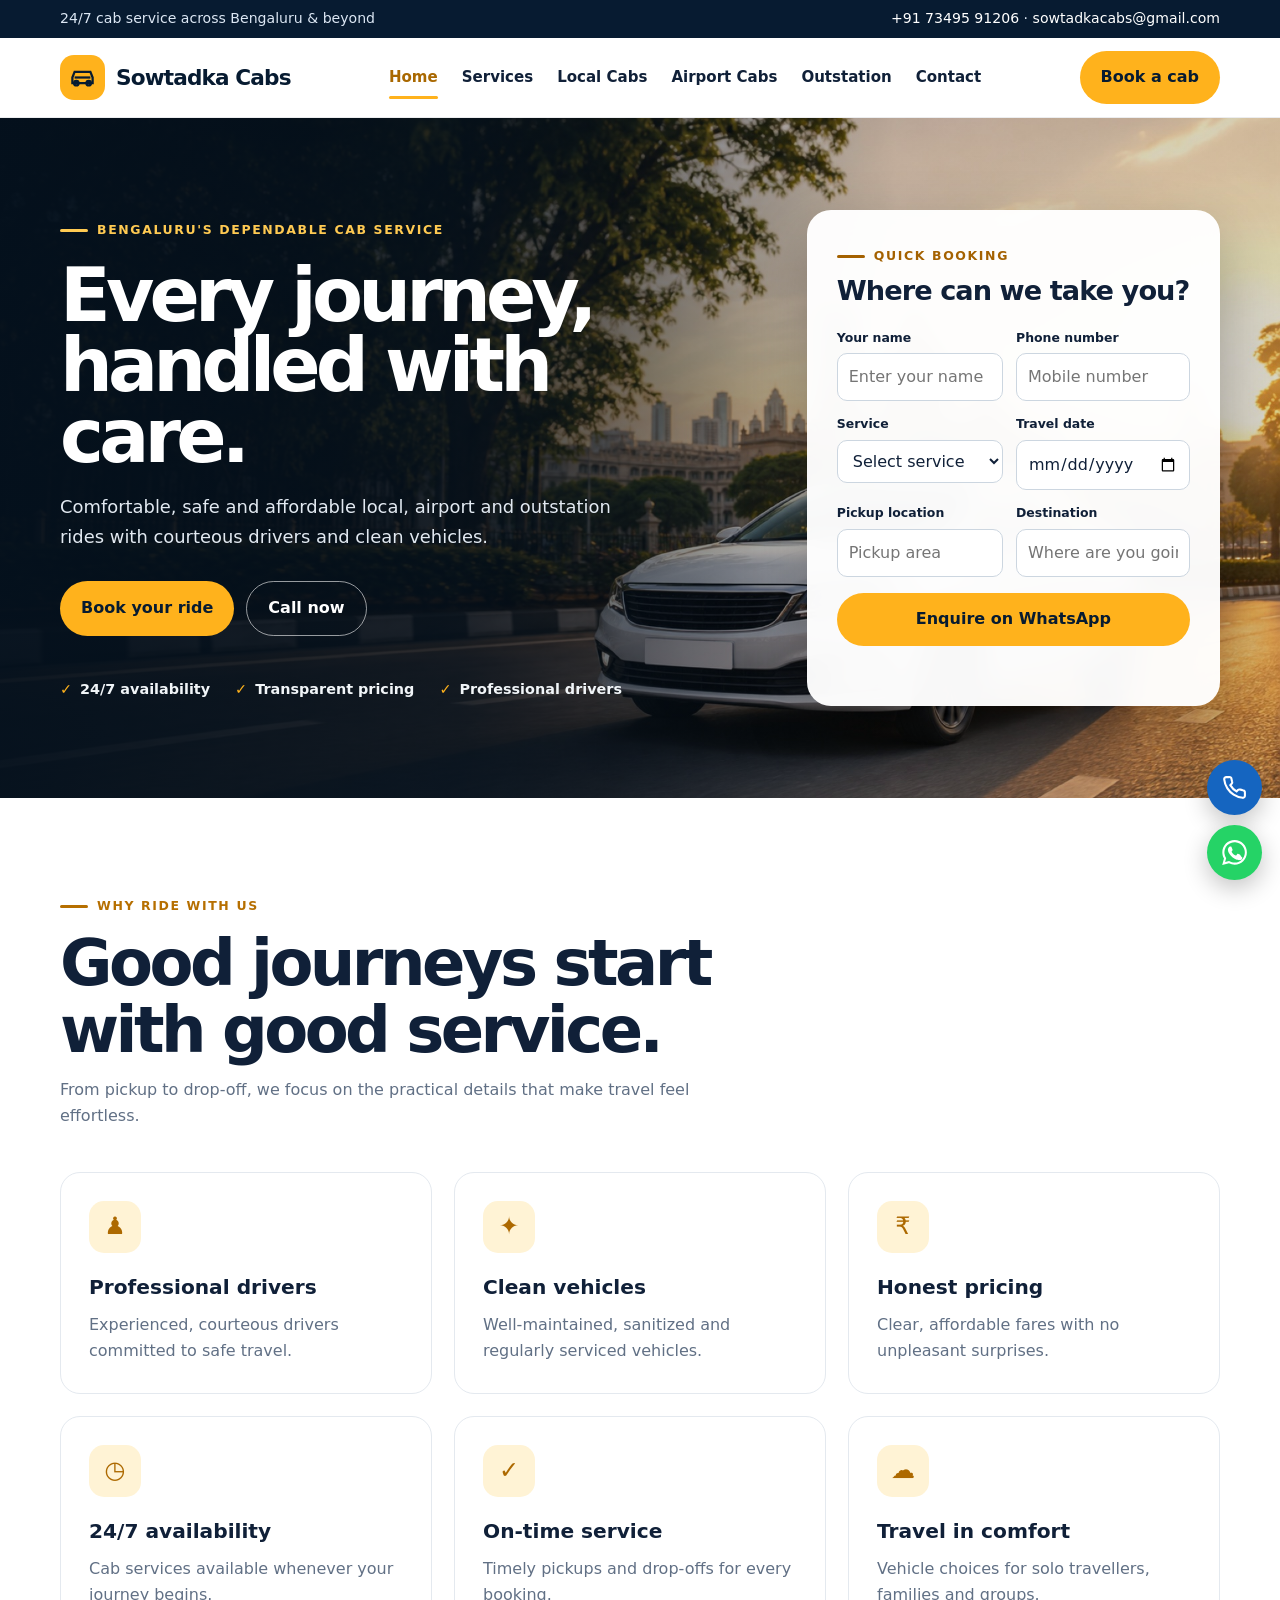
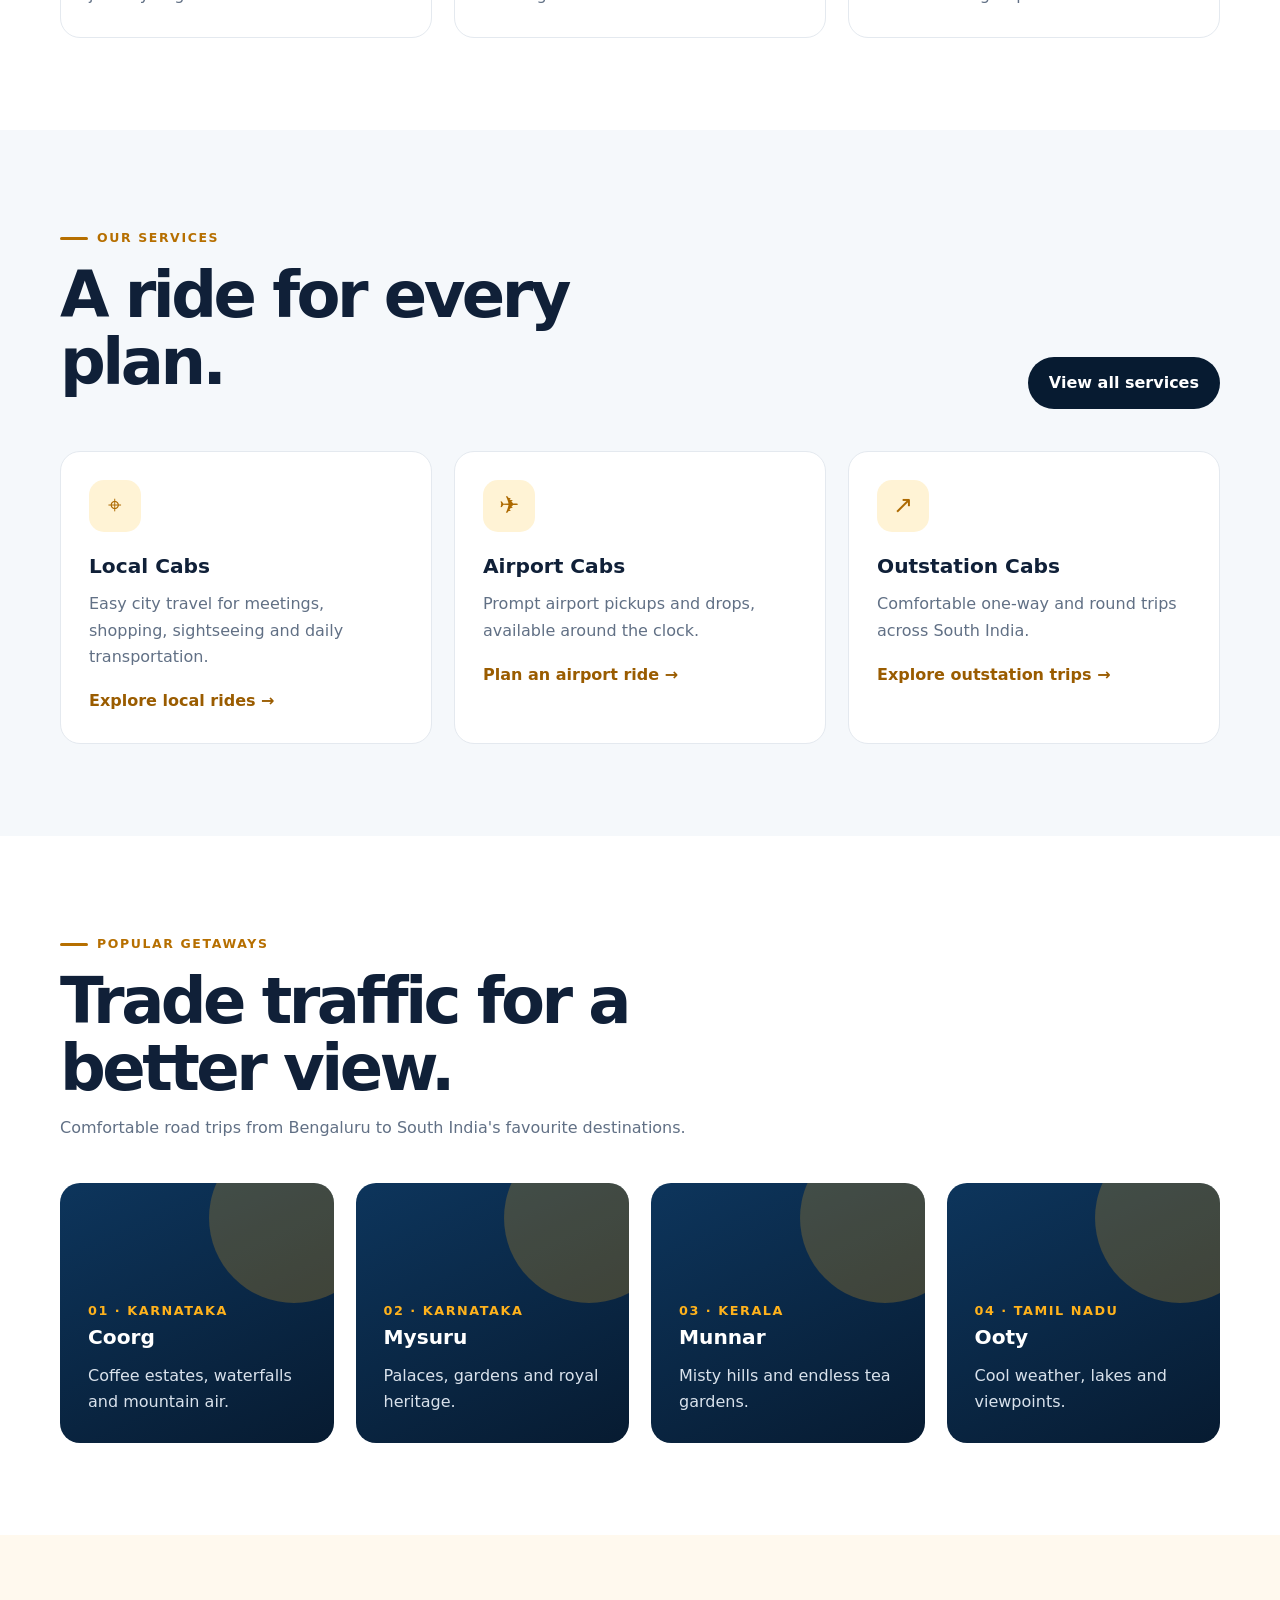
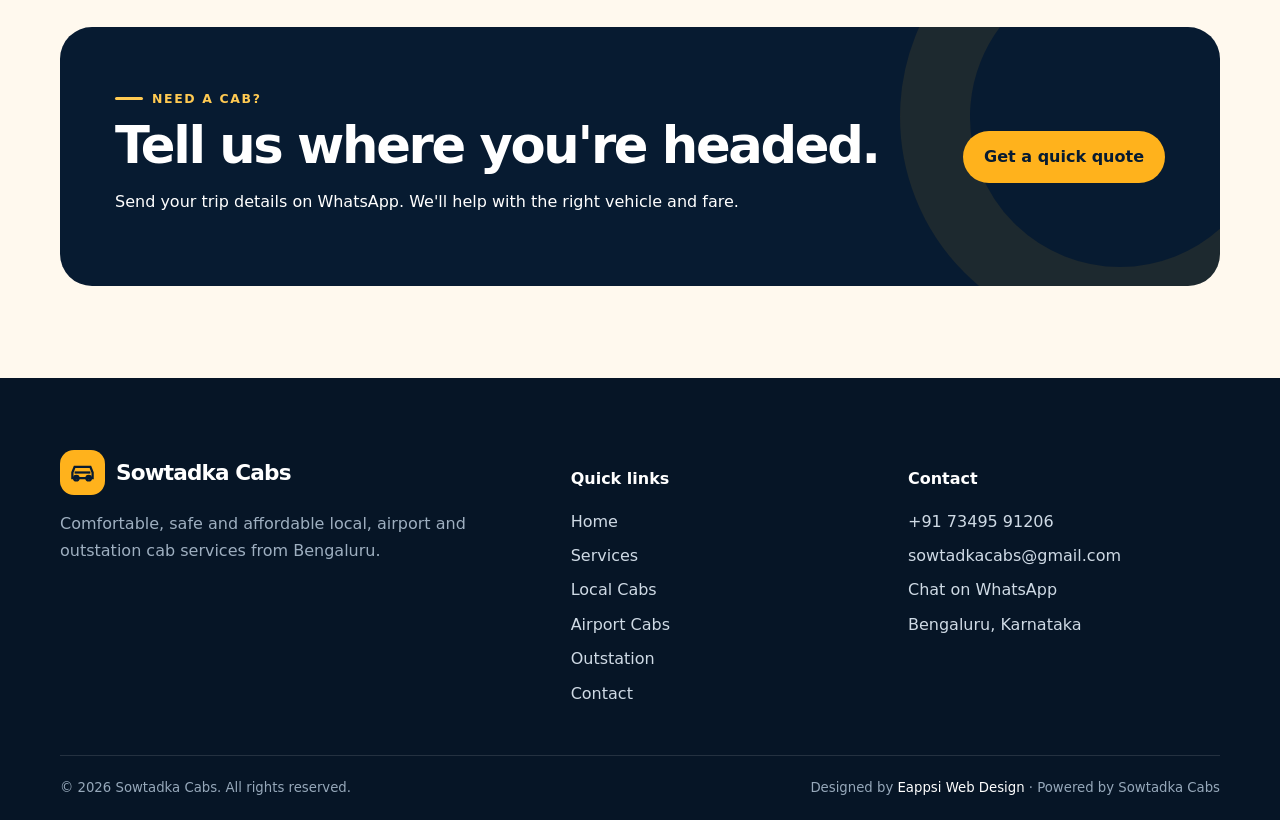
==== index.html @ 0ed4c295 "first commit" ====
<!doctype html>
<html lang="en">
<head>
<meta charset="utf-8">
<meta name="viewport" content="width=device-width,initial-scale=1">
<title>Sowtadka Cabs | Taxi Service in Bangalore</title>
<meta name="description" content="Book safe, affordable local, airport and outstation cabs in Bangalore with Sowtadka Cabs. Professional drivers, clean vehicles and 24/7 service.">
<link rel="canonical" href="https://www.sowtadkacabs.com/">
<meta name="theme-color" content="#071b31">
<link rel="stylesheet" href="assets/style.css">
<script type="application/ld+json">{"@context":"https://schema.org","@type":"TaxiService","name":"Sowtadka Cabs","url":"https://www.sowtadkacabs.com/","telephone":"+91-7349591206","email":"sowtadkacabs@gmail.com","areaServed":"Bengaluru, Karnataka","priceRange":"₹₹"}</script>
</head>
<body>
<header data-header>
</header>
<main>
<section class="hero">
<div class="container hero-layout">
<div class="hero-content">
<span class="eyebrow">Bengaluru's dependable cab service</span>
<h1>Every journey, handled with care.</h1>
<p>Comfortable, safe and affordable local, airport and outstation rides with courteous drivers and clean vehicles.</p>
<div class="hero-actions">
<a class="btn" href="contact.html#booking">Book your ride</a>
<a class="btn btn-outline" href="tel:+917349591206">Call now</a>
</div>
<div class="trust-row">
<span>24/7 availability</span>
<span>Transparent pricing</span>
<span>Professional drivers</span>
</div>
</div>
<form class="hero-form" data-whatsapp-form>
<span class="eyebrow">Quick booking</span>
<h2>Where can we take you?</h2>
<div class="hero-form-grid">
<div class="field"><label for="hero-name">Your name</label><input id="hero-name" name="Name" required autocomplete="name" placeholder="Enter your name"></div>
<div class="field"><label for="hero-phone">Phone number</label><input id="hero-phone" name="Phone" required inputmode="tel" autocomplete="tel" placeholder="Mobile number"></div>
<div class="field"><label for="hero-service">Service</label><select id="hero-service" name="Service" required><option value="">Select service</option><option>Local cab</option><option>Airport pickup</option><option>Airport drop</option><option>Outstation trip</option></select></div>
<div class="field"><label for="hero-date">Travel date</label><input id="hero-date" name="Travel date" type="date" required></div>
<div class="field"><label for="hero-pickup">Pickup location</label><input id="hero-pickup" name="Pickup" required placeholder="Pickup area"></div>
<div class="field"><label for="hero-destination">Destination</label><input id="hero-destination" name="Destination" required placeholder="Where are you going?"></div>
<div class="field field-full"><button class="btn" type="submit">Enquire on WhatsApp</button><div class="form-status" aria-live="polite"></div></div>
</div>
</form>
</div>
</section>
<section class="section">
<div class="container">
<div class="section-head">
<div>
<span class="eyebrow">Why ride with us</span>
<h2>Good journeys start with good service.</h2>
<p>From pickup to drop-off, we focus on the practical details that make travel feel effortless.</p>
</div>
</div>
<div class="grid grid-3 reveal">
<article class="card">
<div class="icon">♟</div>
<h3>Professional drivers</h3>
<p>Experienced, courteous drivers committed to safe travel.</p>
</article>
<article class="card">
<div class="icon">✦</div>
<h3>Clean vehicles</h3>
<p>Well-maintained, sanitized and regularly serviced vehicles.</p>
</article>
<article class="card">
<div class="icon">₹</div>
<h3>Honest pricing</h3>
<p>Clear, affordable fares with no unpleasant surprises.</p>
</article>
<article class="card">
<div class="icon">◷</div>
<h3>24/7 availability</h3>
<p>Cab services available whenever your journey begins.</p>
</article>
<article class="card">
<div class="icon">✓</div>
<h3>On-time service</h3>
<p>Timely pickups and drop-offs for every booking.</p>
</article>
<article class="card">
<div class="icon">☁</div>
<h3>Travel in comfort</h3>
<p>Vehicle choices for solo travellers, families and groups.</p>
</article>
</div>
</div>
</section>
<section class="section section-soft">
<div class="container">
<div class="section-head">
<div>
<span class="eyebrow">Our services</span>
<h2>A ride for every plan.</h2>
</div>
<a class="btn btn-dark" href="services.html">View all services</a>
</div>
<div class="grid grid-3 reveal">
<article class="card">
<div class="icon">⌖</div>
<h3>Local Cabs</h3>
<p>Easy city travel for meetings, shopping, sightseeing and daily transportation.</p>
<a class="text-link" href="local-cabs.html">Explore local rides →</a>
</article>
<article class="card">
<div class="icon">✈</div>
<h3>Airport Cabs</h3>
<p>Prompt airport pickups and drops, available around the clock.</p>
<a class="text-link" href="airport-cabs.html">Plan an airport ride →</a>
</article>
<article class="card">
<div class="icon">↗</div>
<h3>Outstation Cabs</h3>
<p>Comfortable one-way and round trips across South India.</p>
<a class="text-link" href="outstation-cabs.html">Explore outstation trips →</a>
</article>
</div>
</div>
</section>
<section class="section">
<div class="container">
<div class="section-head">
<div>
<span class="eyebrow">Popular getaways</span>
<h2>Trade traffic for a better view.</h2>
<p>Comfortable road trips from Bengaluru to South India's favourite destinations.</p>
</div>
</div>
<div class="grid grid-4 reveal">
<article class="card destination">
<span class="place-no">01 · KARNATAKA</span>
<h3>Coorg</h3>
<p>Coffee estates, waterfalls and mountain air.</p>
</article>
<article class="card destination">
<span class="place-no">02 · KARNATAKA</span>
<h3>Mysuru</h3>
<p>Palaces, gardens and royal heritage.</p>
</article>
<article class="card destination">
<span class="place-no">03 · KERALA</span>
<h3>Munnar</h3>
<p>Misty hills and endless tea gardens.</p>
</article>
<article class="card destination">
<span class="place-no">04 · TAMIL NADU</span>
<h3>Ooty</h3>
<p>Cool weather, lakes and viewpoints.</p>
</article>
</div>
</div>
</section>
<section class="section section-cream">
<div class="container">
<div class="dark-cta reveal">
<div>
<span class="eyebrow">Need a cab?</span>
<h2>Tell us where you're headed.</h2>
<p>Send your trip details on WhatsApp. We'll help with the right vehicle and fare.</p>
</div>
<a class="btn" href="contact.html#booking">Get a quick quote</a>
</div>
</div>
</section>
</main>
<div data-footer>
</div>
<script src="assets/app.js">
</script>
</body>
</html>
---- assets/style.css ----
:root{--ink:#102038;--muted:#617085;--navy:#071b31;--blue:#0c3158;--amber:#ffb21c;--amber2:#ffca52;--cream:#fff9ee;--line:#e4e9ef;--white:#fff;--green:#1faa59;--shadow:0 16px 45px rgba(7,27,49,.12);--radius:20px}*{box-sizing:border-box}html{scroll-behavior:smooth}body{margin:0;font-family:Inter,ui-sans-serif,system-ui,-apple-system,BlinkMacSystemFont,"Segoe UI",sans-serif;color:var(--ink);line-height:1.65;background:#fff}img{max-width:100%;display:block}a{color:inherit;text-decoration:none}button,input,select,textarea{font:inherit}.container{width:min(1160px,calc(100% - 40px));margin:auto}.topbar{background:var(--navy);color:#dce7f4;font-size:.88rem}.topbar .container{display:flex;justify-content:space-between;align-items:center;min-height:38px}.topbar a{color:#fff}.navbar{position:sticky;top:0;z-index:50;background:rgba(255,255,255,.96);backdrop-filter:blur(16px);border-bottom:1px solid rgba(16,32,56,.08)}.nav-inner{min-height:78px;display:flex;align-items:center;justify-content:space-between;gap:28px}.brand{display:flex;align-items:center;gap:11px;font-weight:900;font-size:1.35rem;letter-spacing:-.04em;color:var(--navy)}.brand-mark{width:45px;height:45px;border-radius:14px;background:var(--amber);display:grid;place-items:center;color:var(--navy)}.brand-mark svg{width:27px}.nav-links{display:flex;align-items:center;gap:24px;font-weight:700;font-size:.94rem}.nav-links a{padding:27px 0;position:relative}.nav-links a:hover,.nav-links a.active{color:#a96800}.nav-links a.active:after{content:"";position:absolute;left:0;right:0;bottom:18px;height:3px;border-radius:3px;background:var(--amber)}.btn,.btn:visited{display:inline-flex;align-items:center;justify-content:center;gap:9px;border:0;border-radius:999px;padding:13px 21px;font-weight:800;cursor:pointer;transition:.2s;background:var(--amber);color:var(--navy)}.btn:hover{transform:translateY(-2px);box-shadow:0 8px 20px rgba(255,178,28,.28)}.btn-dark{background:var(--navy);color:#fff}.btn-outline{background:transparent;border:1.5px solid rgba(255,255,255,.58);color:#fff}.menu-btn{display:none;background:none;border:0;padding:8px;color:var(--navy)}.hero{min-height:680px;display:grid;align-items:center;background:linear-gradient(90deg,rgba(4,17,30,.94) 0%,rgba(4,17,30,.8) 36%,rgba(4,17,30,.15) 70%),url('images/bangalore-taxi-hero.jpg') center/cover;color:#fff;position:relative}.hero-content{max-width:650px;padding:90px 0}.eyebrow{display:inline-flex;align-items:center;gap:9px;text-transform:uppercase;letter-spacing:.13em;font-weight:850;font-size:.78rem;color:#b66f00}.hero .eyebrow,.dark-cta .eyebrow{color:var(--amber2)}.eyebrow:before{content:"";width:28px;height:3px;background:currentColor;border-radius:3px}.hero h1{font-size:clamp(3.1rem,7vw,6rem);line-height:.95;letter-spacing:-.065em;margin:20px 0}.hero p{font-size:1.12rem;color:#e2e9f1;max-width:590px}.hero-actions,.actions{display:flex;flex-wrap:wrap;gap:12px;margin-top:30px}.trust-row{display:flex;gap:25px;flex-wrap:wrap;margin-top:42px;color:#f1f5f8;font-weight:700;font-size:.9rem}.trust-row span:before{content:"✓";color:var(--amber);margin-right:8px}.section{padding:92px 0}.section-soft{background:#f5f8fb}.section-cream{background:var(--cream)}.section-head{display:flex;justify-content:space-between;align-items:end;gap:30px;margin-bottom:42px}.section-head>div{max-width:680px}.section-head h2,.page-hero h1{font-size:clamp(2.2rem,5vw,4rem);letter-spacing:-.055em;line-height:1.05;margin:13px 0}.section-head p{color:var(--muted);margin:0}.grid{display:grid;gap:22px}.grid-3{grid-template-columns:repeat(3,1fr)}.grid-4{grid-template-columns:repeat(4,1fr)}.card{background:#fff;border:1px solid var(--line);border-radius:var(--radius);padding:28px;transition:.2s}.card:hover{transform:translateY(-5px);box-shadow:var(--shadow);border-color:transparent}.icon{width:52px;height:52px;border-radius:15px;background:#fff3d5;color:#ad6900;display:grid;place-items:center;font-size:1.5rem;margin-bottom:18px}.card h3{margin:0 0 8px;font-size:1.26rem}.card p{color:var(--muted);margin:0}.text-link{display:inline-flex;margin-top:18px;color:#9a5c00;font-weight:800}.destination{min-height:260px;display:flex;flex-direction:column;justify-content:end;color:#fff;position:relative;overflow:hidden;background:linear-gradient(155deg,#0d355c,#071b31);border:0}.destination:before{content:"";position:absolute;width:170px;height:170px;border-radius:50%;right:-45px;top:-50px;background:rgba(255,178,28,.22)}.destination>*{position:relative}.destination .place-no{color:var(--amber);font-size:.8rem;font-weight:900;letter-spacing:.12em}.destination p{color:#d9e2ec}.dark-cta{background:var(--navy);color:#fff;border-radius:32px;padding:55px;display:flex;align-items:center;justify-content:space-between;gap:40px;overflow:hidden;position:relative}.dark-cta:after{content:"";position:absolute;width:300px;height:300px;border:70px solid rgba(255,178,28,.09);border-radius:50%;right:-120px;top:-130px}.dark-cta>div,.dark-cta>a{position:relative;z-index:1}.dark-cta h2{font-size:clamp(2rem,4vw,3.4rem);line-height:1.05;letter-spacing:-.045em;margin:10px 0}.page-hero{padding:95px 0 75px;background:radial-gradient(circle at 85% 20%,rgba(255,178,28,.2),transparent 25%),var(--navy);color:#fff}.page-hero p{max-width:720px;color:#d6e0ea;font-size:1.08rem}.breadcrumbs{color:#9fb0c2;font-size:.87rem;font-weight:700}.breadcrumbs a{color:var(--amber)}.service-wide{display:grid;grid-template-columns:90px 1fr auto;align-items:center;gap:25px}.service-wide .icon{margin:0;width:72px;height:72px;font-size:2rem}.feature-list{list-style:none;padding:0;margin:18px 0 0;display:flex;gap:8px;flex-wrap:wrap}.feature-list li{font-size:.82rem;background:#eef3f8;border-radius:999px;padding:6px 11px;font-weight:700;color:#43536a}.vehicle-card{position:relative;padding-top:34px}.vehicle-tag{position:absolute;right:20px;top:20px;background:#fff2ce;color:#865100;padding:5px 10px;border-radius:999px;font-size:.76rem;font-weight:900}.vehicle-art{height:95px;display:grid;place-items:center;font-size:4.2rem;filter:grayscale(1);opacity:.78}.specs{list-style:none;padding:0;margin:18px 0 0;border-top:1px solid var(--line)}.specs li{display:flex;gap:8px;padding:9px 0;border-bottom:1px solid var(--line);font-size:.9rem;color:var(--muted)}.specs li:before{content:"✓";color:#14904a;font-weight:900}.contact-grid{display:grid;grid-template-columns:.85fr 1.15fr;gap:28px}.contact-panel{background:var(--navy);color:#fff;border-radius:var(--radius);padding:38px}.contact-panel p{color:#bdcbd9}.contact-item{display:flex;gap:14px;margin-top:26px}.contact-item b{display:block}.contact-item span{color:#bdcbd9}.booking-form{padding:38px;box-shadow:var(--shadow)}.form-grid{display:grid;grid-template-columns:1fr 1fr;gap:18px}.field{display:flex;flex-direction:column;gap:7px}.field-full{grid-column:1/-1}.field label{font-weight:800;font-size:.87rem}.field input,.field select,.field textarea{width:100%;border:1px solid #ccd6e0;border-radius:12px;padding:13px 14px;color:var(--ink);background:#fff}.field input:focus,.field select:focus,.field textarea:focus{outline:3px solid rgba(255,178,28,.24);border-color:#d98b00}.field textarea{min-height:105px;resize:vertical}.form-note{font-size:.82rem;color:var(--muted);margin:12px 0 0}.form-status{font-size:.86rem;font-weight:700;color:#16824a;min-height:20px}.site-footer{background:#061526;color:#cfdae5;padding:72px 0 0}.footer-grid{display:grid;grid-template-columns:1.3fr .8fr .9fr;gap:60px}.site-footer .brand{color:#fff}.site-footer h3{color:#fff;font-size:1rem}.site-footer p{color:#9eafc0}.footer-links{display:grid;gap:8px}.footer-links a:hover{color:var(--amber)}.footer-bottom{border-top:1px solid rgba(255,255,255,.12);margin-top:48px;padding:21px 0;display:flex;justify-content:space-between;gap:20px;font-size:.83rem;color:#96a8ba}.footer-bottom a{color:#fff}.floating{position:fixed;right:18px;bottom:20px;z-index:60;display:grid;gap:10px}.float-btn{width:55px;height:55px;border-radius:50%;display:grid;place-items:center;color:#fff;box-shadow:0 8px 25px rgba(0,0,0,.24);transition:.2s}.float-btn:hover{transform:scale(1.08)}.float-call{background:#1565c0}.float-wa{background:#25d366}.float-btn svg{width:25px}.mobile-contact{display:none}.reveal{opacity:0;transform:translateY(20px);transition:.6s}.reveal.visible{opacity:1;transform:none}
@media(max-width:900px){.topbar{display:none}.nav-inner{min-height:68px}.menu-btn{display:block}.nav-links{display:none;position:absolute;left:0;right:0;top:68px;background:#fff;padding:15px 20px 25px;box-shadow:0 18px 30px rgba(7,27,49,.12);flex-direction:column;align-items:stretch;gap:0}.nav-links.open{display:flex}.nav-links a{padding:12px 0}.nav-links a.active:after{display:none}.nav-cta{display:none}.grid-3,.grid-4{grid-template-columns:repeat(2,1fr)}.contact-grid{grid-template-columns:1fr}.service-wide{grid-template-columns:70px 1fr}.service-wide>.btn{grid-column:2}.footer-grid{grid-template-columns:1fr 1fr}.footer-grid>div:first-child{grid-column:1/-1}}
@media(max-width:620px){.container{width:min(100% - 28px,1160px)}.hero{min-height:650px;background:linear-gradient(90deg,rgba(4,17,30,.92),rgba(4,17,30,.62)),url('images/bangalore-taxi-hero.jpg') 62% center/cover}.hero-content{padding:75px 0 100px}.hero h1{font-size:3.55rem}.hero p{font-size:1rem}.hero-actions .btn{flex:1}.trust-row{gap:10px 18px}.section{padding:68px 0}.section-head{display:block}.section-head>.btn{margin-top:20px}.grid-3,.grid-4{grid-template-columns:1fr}.dark-cta{padding:38px 26px;display:block}.dark-cta>a{margin-top:20px}.page-hero{padding:70px 0 55px}.service-wide{grid-template-columns:1fr}.service-wide>.btn{grid-column:auto}.form-grid{grid-template-columns:1fr}.field-full{grid-column:auto}.booking-form,.contact-panel{padding:26px}.footer-grid{grid-template-columns:1fr;gap:32px}.footer-grid>div:first-child{grid-column:auto}.footer-bottom{padding-bottom:90px;flex-direction:column}.floating{display:none}.mobile-contact{display:grid;grid-template-columns:1fr 1fr;position:fixed;bottom:0;left:0;right:0;z-index:70;background:#fff;padding:9px 10px;box-shadow:0 -5px 20px rgba(7,27,49,.16);gap:8px}.mobile-contact a{display:flex;align-items:center;justify-content:center;padding:11px;border-radius:10px;color:#fff;font-weight:850}.mobile-contact .call{background:#1565c0}.mobile-contact .wa{background:#1faa59}}
@media(prefers-reduced-motion:reduce){html{scroll-behavior:auto}.reveal{opacity:1;transform:none;transition:none}}
.hero-layout{display:grid;grid-template-columns:minmax(0,1.25fr) minmax(330px,.75fr);align-items:center;gap:58px}.hero-layout .hero-content{max-width:none;padding:72px 0}.hero-layout .hero-content h1{font-size:clamp(3rem,5.8vw,5.3rem)}.hero-form{background:rgba(255,255,255,.97);color:var(--ink);padding:30px;border-radius:24px;box-shadow:0 24px 60px rgba(0,0,0,.28);backdrop-filter:blur(12px)}.hero-form .eyebrow{color:#a46100}.hero-form h2{font-size:1.7rem;line-height:1.1;letter-spacing:-.035em;margin:9px 0 22px}.hero-form-grid{display:grid;grid-template-columns:1fr 1fr;gap:13px}.hero-form .field{gap:5px}.hero-form .field label{font-size:.78rem}.hero-form .field input,.hero-form .field select{padding:10px 11px;border-radius:10px}.hero-form .btn{width:100%;margin-top:3px}.hero-form .form-status{font-size:.78rem;margin-top:5px}
@media(max-width:980px){.hero-layout{grid-template-columns:1fr;gap:0;padding-top:58px;padding-bottom:75px}.hero-layout .hero-content{padding:30px 0 42px}.hero-form{max-width:650px;width:100%}.hero{min-height:auto}}
@media(max-width:620px){.hero-layout{padding-top:35px;padding-bottom:105px}.hero-layout .hero-content{padding:28px 0 34px}.hero-layout .hero-content h1{font-size:3.25rem}.hero-form{padding:24px 20px}.hero-form-grid{grid-template-columns:1fr}.hero-form .field-full{grid-column:auto}.hero-form h2{font-size:1.5rem}.hero-form .field input,.hero-form .field select{padding:12px}.hero-form .form-status{min-height:0}}
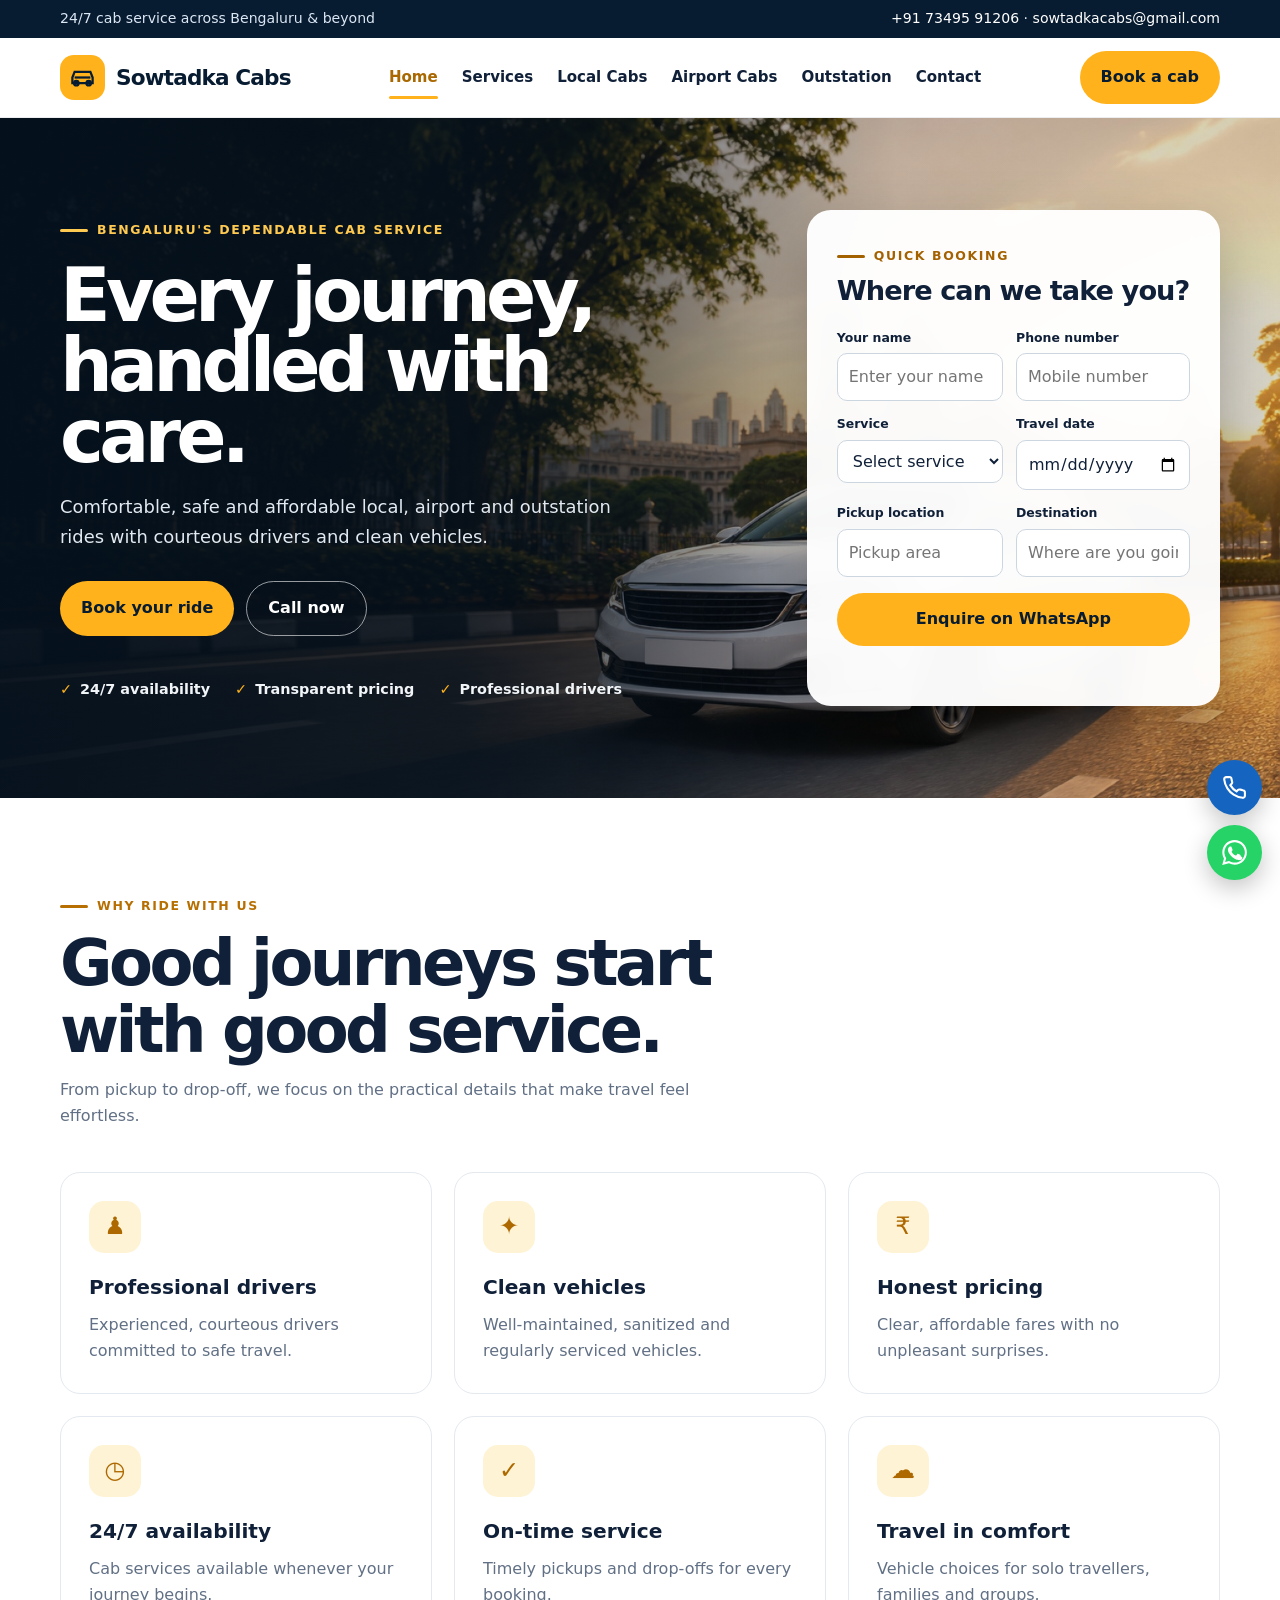
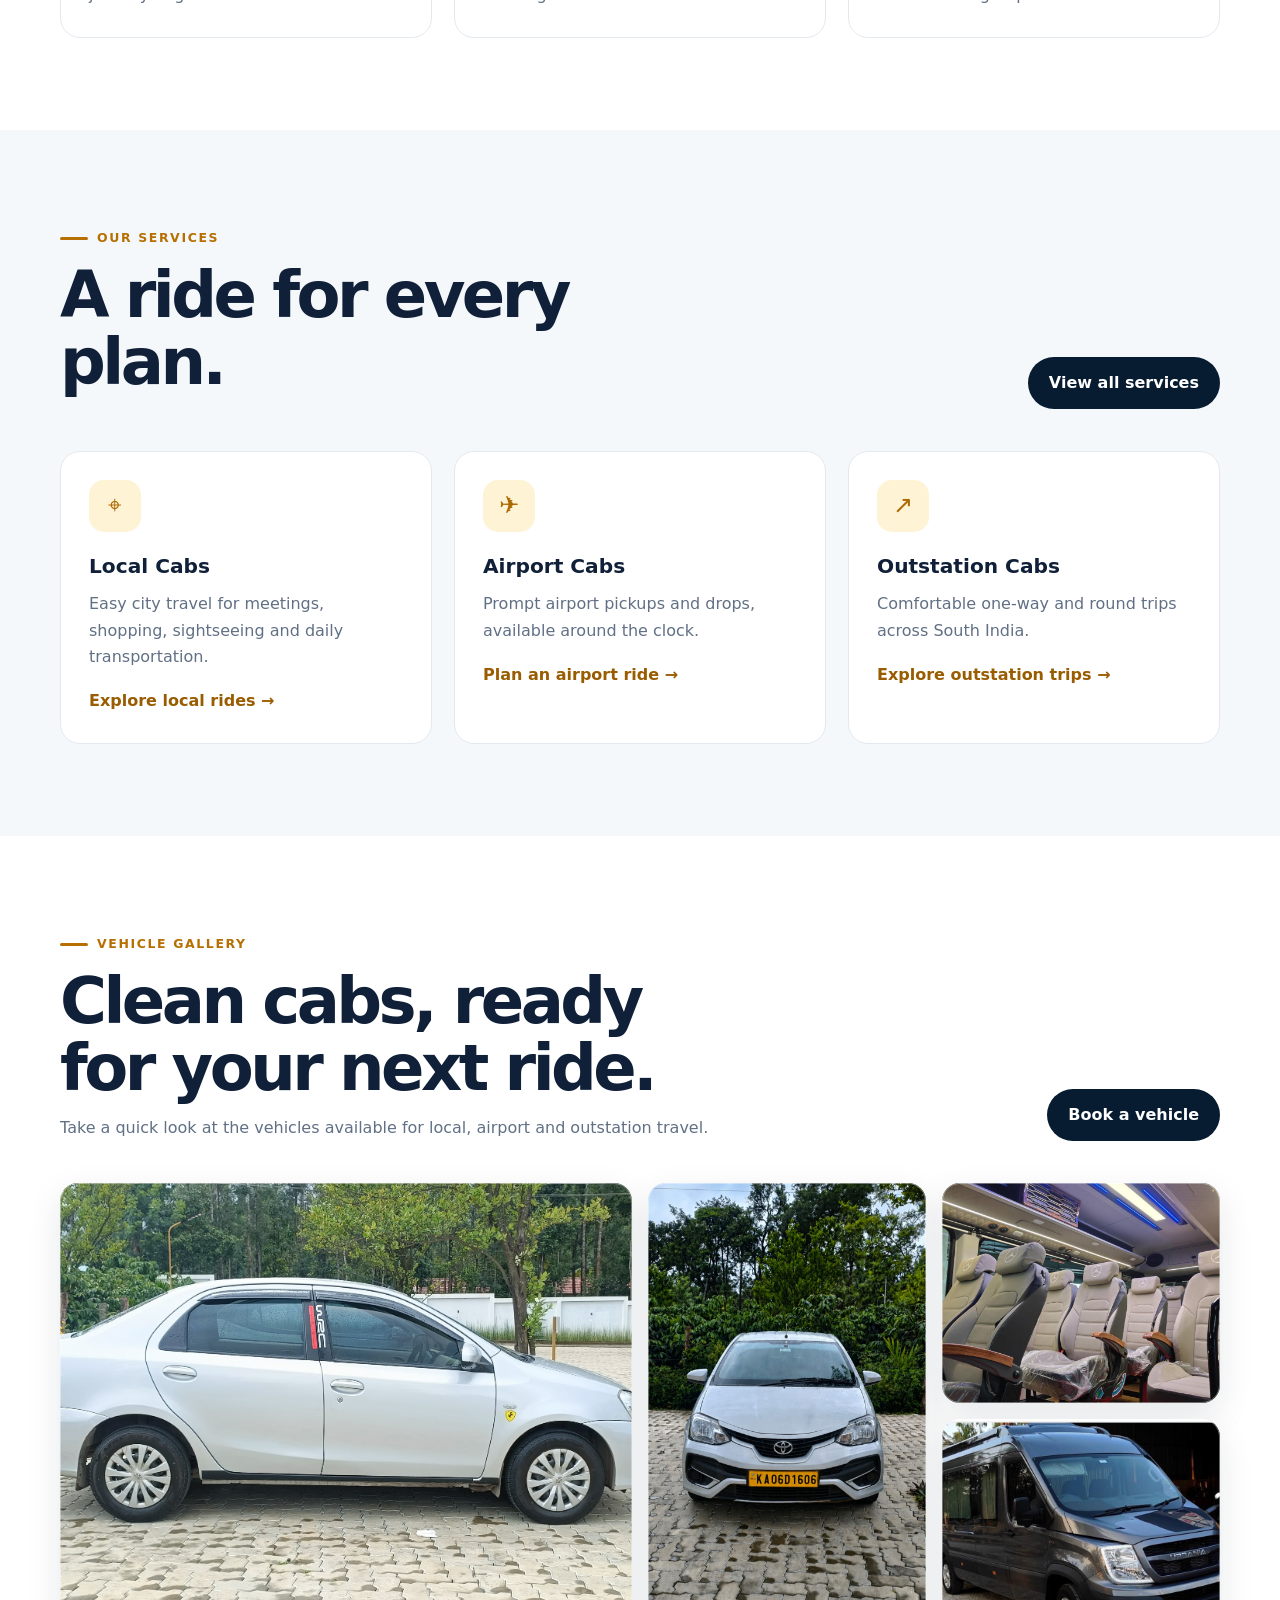
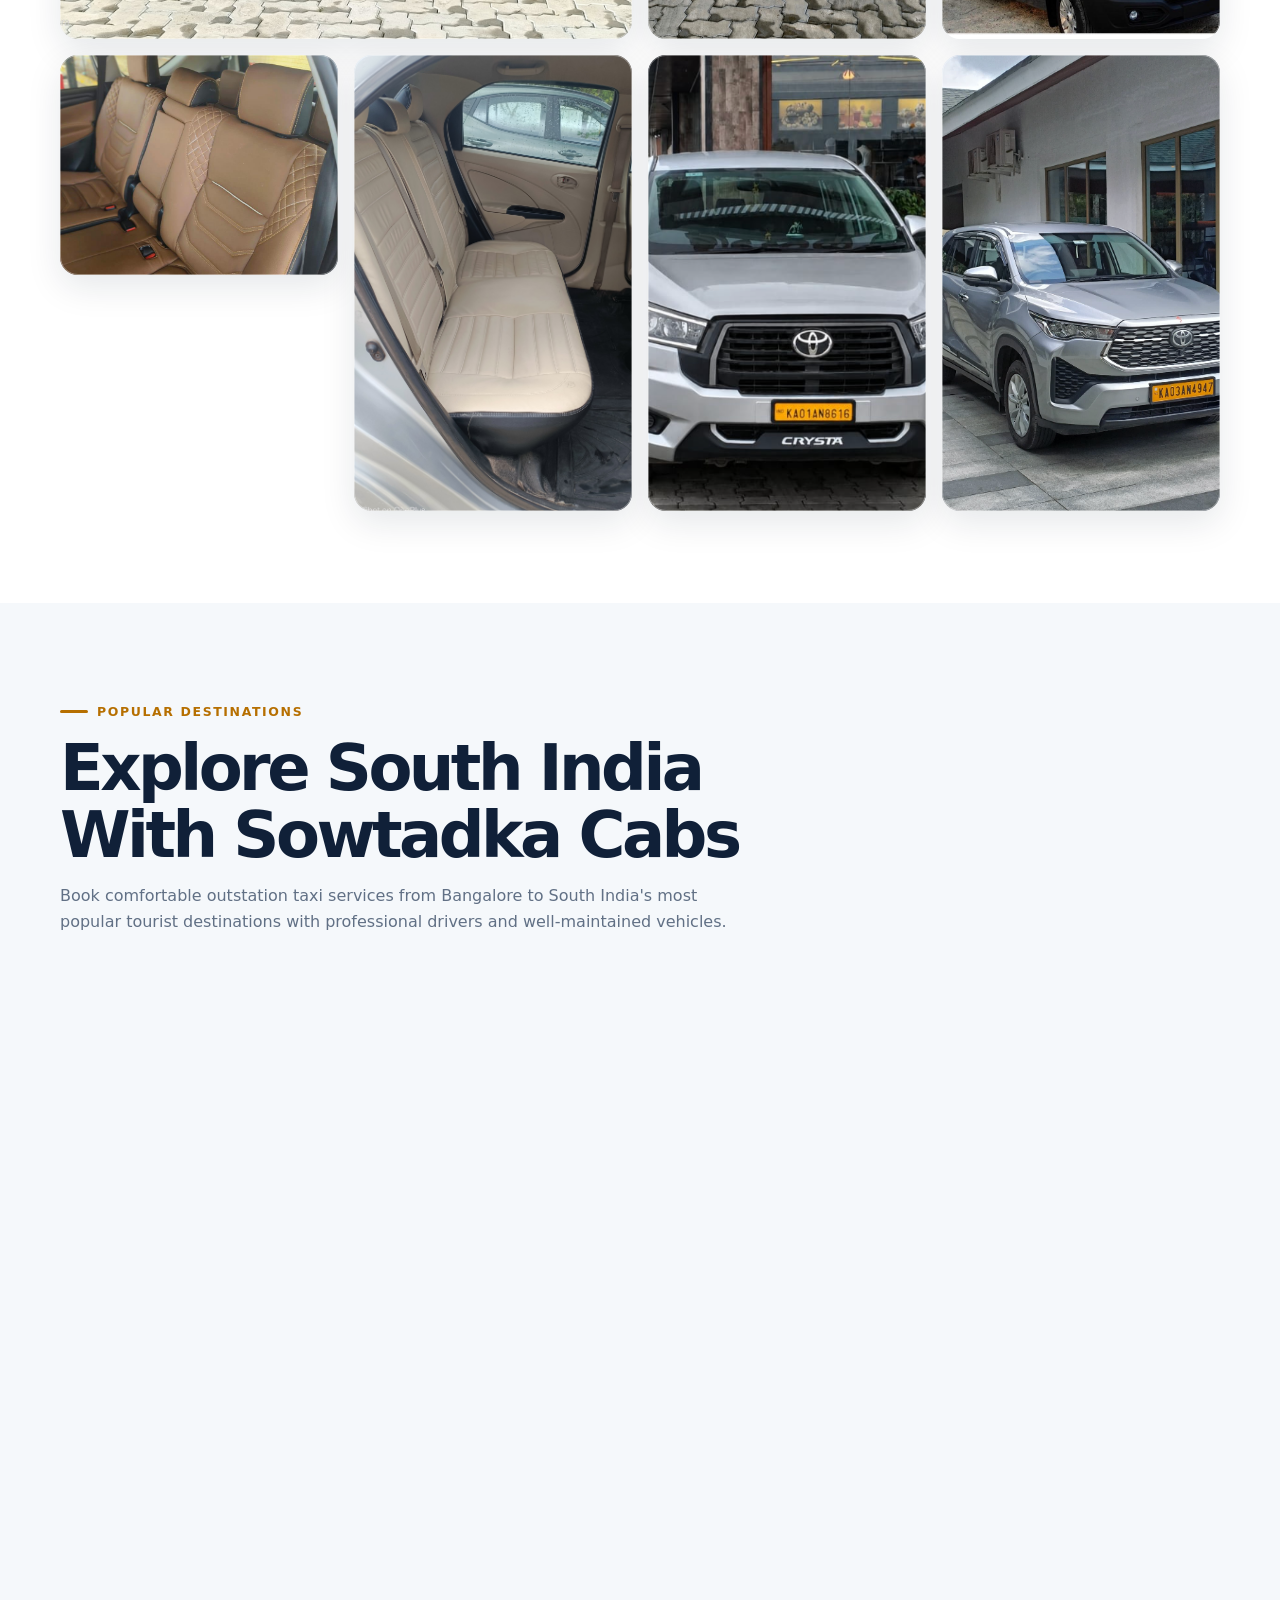
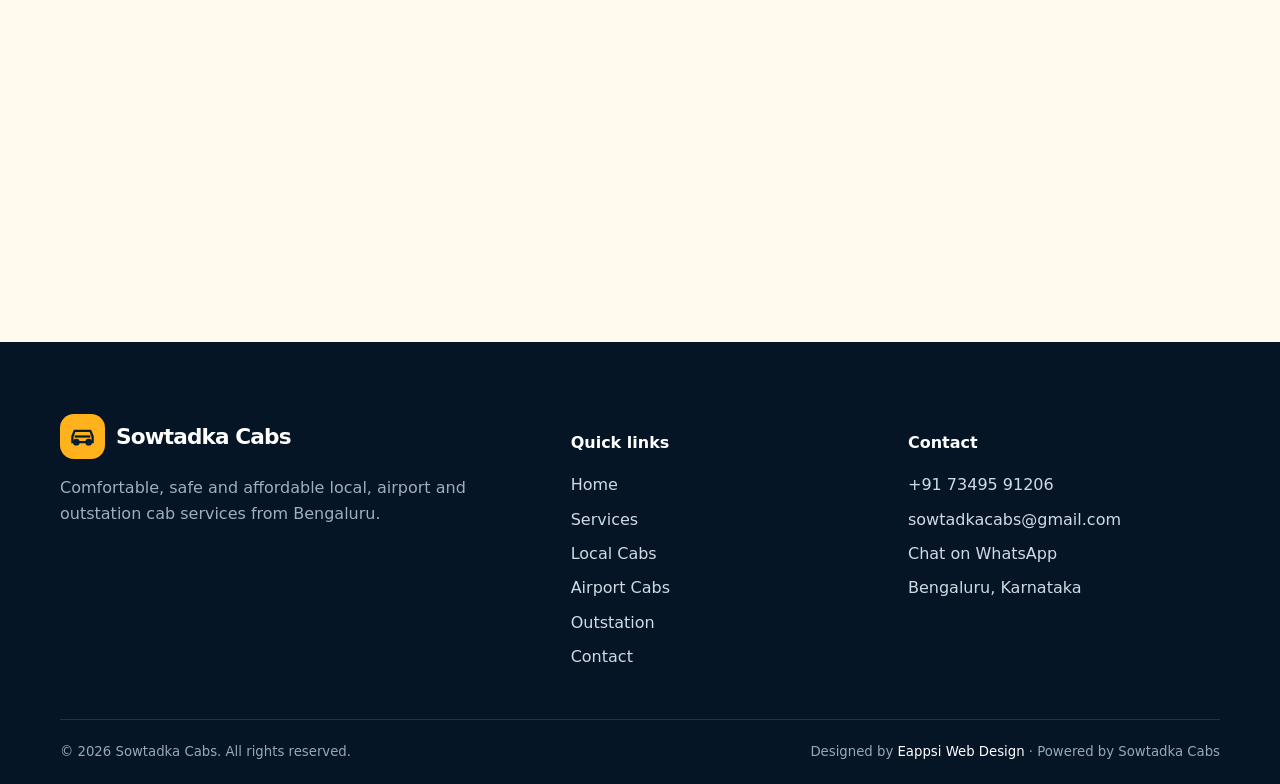
==== commit 9da9d0ad: "images added" ====
--- a/index.html
+++ b/index.html
@@ -9,6 +9,97 @@
 <meta name="theme-color" content="#071b31">
 <link rel="stylesheet" href="assets/style.css">
 <script type="application/ld+json">{"@context":"https://schema.org","@type":"TaxiService","name":"Sowtadka Cabs","url":"https://www.sowtadkacabs.com/","telephone":"+91-7349591206","email":"sowtadkacabs@gmail.com","areaServed":"Bengaluru, Karnataka","priceRange":"₹₹"}</script>
+
+<style>
+  .destination-grid{
+    display:grid;
+    grid-template-columns:repeat(auto-fit,minmax(320px,1fr));
+    gap:28px;
+}
+
+.destination-card{
+    background:#fff;
+    border-radius:22px;
+    overflow:hidden;
+    border:1px solid var(--line);
+    transition:.3s;
+    box-shadow:0 10px 30px rgba(7,27,49,.08);
+}
+
+.destination-card:hover{
+    transform:translateY(-8px);
+    box-shadow:0 22px 45px rgba(7,27,49,.16);
+}
+
+
+
+.destination-card{
+    background:#fff;
+    border-radius:22px;
+    overflow:hidden;
+    border:1px solid var(--line);
+    box-shadow:0 10px 30px rgba(7,27,49,.08);
+}
+
+.destination-card img{
+    display:block;
+    width:100%;
+    height:auto;
+    max-width:100%;
+    aspect-ratio:auto;
+    object-fit:unset;
+    padding:0;
+    margin:0;
+}
+
+.destination-content{
+    padding:24px;
+}
+
+.destination-content span{
+    display:inline-block;
+    font-size:.78rem;
+    font-weight:800;
+    color:#b16c00;
+    text-transform:uppercase;
+    letter-spacing:.12em;
+    margin-bottom:10px;
+}
+
+.destination-content h3{
+    margin:0 0 12px;
+    font-size:1.8rem;
+    color:var(--navy);
+}
+
+.destination-content p{
+    color:var(--muted);
+    margin-bottom:20px;
+    line-height:1.7;
+}
+
+.destination-content a{
+    display:inline-flex;
+    font-weight:800;
+    color:#a96800;
+}
+
+.destination-content a:hover{
+    color:var(--navy);
+}
+
+@media(max-width:620px){
+
+.destination-grid{
+    grid-template-columns:1fr;
+}
+
+.destination-card img{
+    height:220px;
+}
+
+}
+</style>
 </head>
 <body>
 <header data-header>
@@ -119,39 +210,214 @@
 </div>
 </div>
 </section>
-<section class="section">
+<section class="section vehicle-gallery-section">
 <div class="container">
 <div class="section-head">
 <div>
-<span class="eyebrow">Popular getaways</span>
-<h2>Trade traffic for a better view.</h2>
-<p>Comfortable road trips from Bengaluru to South India's favourite destinations.</p>
-</div>
-</div>
-<div class="grid grid-4 reveal">
-<article class="card destination">
-<span class="place-no">01 · KARNATAKA</span>
-<h3>Coorg</h3>
-<p>Coffee estates, waterfalls and mountain air.</p>
-</article>
-<article class="card destination">
-<span class="place-no">02 · KARNATAKA</span>
-<h3>Mysuru</h3>
-<p>Palaces, gardens and royal heritage.</p>
-</article>
-<article class="card destination">
-<span class="place-no">03 · KERALA</span>
-<h3>Munnar</h3>
-<p>Misty hills and endless tea gardens.</p>
-</article>
-<article class="card destination">
-<span class="place-no">04 · TAMIL NADU</span>
-<h3>Ooty</h3>
-<p>Cool weather, lakes and viewpoints.</p>
-</article>
-</div>
-</div>
-</section>
+<span class="eyebrow">Vehicle gallery</span>
+<h2>Clean cabs, ready for your next ride.</h2>
+<p>Take a quick look at the vehicles available for local, airport and outstation travel.</p>
+</div>
+<a class="btn btn-dark" href="contact.html#booking">Book a vehicle</a>
+</div>
+<div class="vehicle-gallery reveal">
+<figure class="gallery-item gallery-item-large"><img src="assets/images/WhatsApp Image 2026-06-25 at 11.09.57 (2).jpeg" alt="Sowtadka Cabs vehicle exterior"></figure>
+<figure class="gallery-item gallery-item-tall"><img src="assets/images/WhatsApp Image 2026-06-25 at 11.09.55 (1).jpeg" alt="Sowtadka Cabs vehicle interior"></figure>
+<figure class="gallery-item"><img src="assets/images/WhatsApp Image 2026-06-25 at 11.11.12.jpeg" alt="Comfortable cab seating"></figure>
+<figure class="gallery-item"><img src="assets/images/WhatsApp Image 2026-06-25 at 11.13.48.jpeg" alt="Well-maintained cab for Bangalore rides"></figure>
+<figure class="gallery-item"><img src="assets/images/WhatsApp Image 2026-06-25 at 11.44.34.jpeg" alt="Cab ready for outstation trips"></figure>
+<figure class="gallery-item gallery-item-tall"><img src="assets/images/WhatsApp Image 2026-06-25 at 11.09.57 (3).jpeg" alt="Clean vehicle cabin"></figure>
+<figure class="gallery-item gallery-item-tall"><img src="assets/images/crysta.png" alt="Crysta"></figure>
+<figure class="gallery-item gallery-item-tall"><img src="assets/images/hyrider.png" alt="Hyrider"></figure>
+</div>
+</div>
+</section>
+
+
+
+<section class="section section-soft">
+
+    <div class="container">
+
+        <div class="section-head">
+
+            <div>
+                <span class="eyebrow">Popular Destinations</span>
+
+                <h2>Explore South India With Sowtadka Cabs</h2>
+
+                <p>
+                    Book comfortable outstation taxi services from Bangalore to South India's most popular tourist destinations with professional drivers and well-maintained vehicles.
+                </p>
+
+            </div>
+
+        </div>
+
+        <div class="destination-grid reveal">
+
+            <!-- Coorg -->
+
+            <article class="destination-card">
+
+                <img src="assets/images/destinations/coorg.jpg" alt="Taxi from Bangalore to Coorg">
+
+                <div class="destination-content">
+
+                    <span>KARNATAKA</span>
+
+                    <h3>Coorg</h3>
+
+                    <p>
+                        Coffee plantations, Abbey Falls, Raja's Seat, Dubare Elephant Camp and breathtaking hill scenery.
+                    </p>
+
+                    <a href="#">Explore Trip →</a>
+
+                </div>
+
+            </article>
+
+            <!-- Mysore -->
+
+            <article class="destination-card">
+
+                <img src="assets/images/destinations/mysore.jpg" alt="Taxi from Bangalore to Mysore">
+
+                <div class="destination-content">
+
+                    <span>KARNATAKA</span>
+
+                    <h3>Mysore</h3>
+
+                    <p>
+                        Visit Mysore Palace, Chamundi Hills, Brindavan Gardens and famous heritage attractions.
+                    </p>
+
+                    <a href="#">Explore Trip →</a>
+
+                </div>
+
+            </article>
+
+            <!-- Hampi -->
+
+            <article class="destination-card">
+
+                <img src="assets/images/destinations/hampi.jpg" alt="Taxi from Bangalore to Hampi">
+
+                <div class="destination-content">
+
+                    <span>KARNATAKA</span>
+
+                    <h3>Hampi</h3>
+
+                    <p>
+                        Discover UNESCO World Heritage monuments, ancient temples and spectacular landscapes.
+                    </p>
+
+                    <a href="#">Explore Trip →</a>
+
+                </div>
+
+            </article>
+
+            <!-- Murudeshwara -->
+
+            <article class="destination-card">
+
+                <img src="assets/images/destinations/murudeshwara.jpg" alt="Taxi from Bangalore to Murudeshwara">
+
+                <div class="destination-content">
+
+                    <span>KARNATAKA</span>
+
+                    <h3>Murudeshwara & Honnavara</h3>
+
+                    <p>
+                        Enjoy coastal Karnataka, Murudeshwara Temple, beaches and scenic highway drives.
+                    </p>
+
+                    <a href="#">Explore Trip →</a>
+
+                </div>
+
+            </article>
+
+            <!-- Udupi -->
+
+            <article class="destination-card">
+
+                <img src="assets/images/destinations/udupi.jpg" alt="Taxi from Bangalore to Udupi">
+
+                <div class="destination-content">
+
+                    <span>KARNATAKA</span>
+
+                    <h3>Udupi</h3>
+
+                    <p>
+                        Famous Krishna Temple, Malpe Beach, St. Mary's Island and delicious coastal cuisine.
+                    </p>
+
+                    <a href="#">Explore Trip →</a>
+
+                </div>
+
+            </article>
+
+            <!-- Munnar -->
+
+            <article class="destination-card">
+
+                <img src="assets/images/destinations/munnar.jpg" alt="Taxi from Bangalore to Munnar">
+
+                <div class="destination-content">
+
+                    <span>KERALA</span>
+
+                    <h3>Munnar</h3>
+
+                    <p>
+                        Tea plantations, waterfalls, Eravikulam National Park and mist-covered mountains.
+                    </p>
+
+                    <a href="#">Explore Trip →</a>
+
+                </div>
+
+            </article>
+
+            <!-- Ooty -->
+
+            <article class="destination-card">
+
+                <img src="assets/images/destinations/ooty.jpg" alt="Taxi from Bangalore to Ooty">
+
+                <div class="destination-content">
+
+                    <span>TAMIL NADU</span>
+
+                    <h3>Ooty</h3>
+
+                    <p>
+                        Botanical Gardens, Ooty Lake, tea estates and relaxing Nilgiri mountain views.
+                    </p>
+
+                    <a href="#">Explore Trip →</a>
+
+                </div>
+
+            </article>
+
+        </div>
+
+    </div>
+
+</section>
+
+
+
 <section class="section section-cream">
 <div class="container">
 <div class="dark-cta reveal">
--- a/assets/style.css
+++ b/assets/style.css
@@ -5,3 +5,79 @@
 .hero-layout{display:grid;grid-template-columns:minmax(0,1.25fr) minmax(330px,.75fr);align-items:center;gap:58px}.hero-layout .hero-content{max-width:none;padding:72px 0}.hero-layout .hero-content h1{font-size:clamp(3rem,5.8vw,5.3rem)}.hero-form{background:rgba(255,255,255,.97);color:var(--ink);padding:30px;border-radius:24px;box-shadow:0 24px 60px rgba(0,0,0,.28);backdrop-filter:blur(12px)}.hero-form .eyebrow{color:#a46100}.hero-form h2{font-size:1.7rem;line-height:1.1;letter-spacing:-.035em;margin:9px 0 22px}.hero-form-grid{display:grid;grid-template-columns:1fr 1fr;gap:13px}.hero-form .field{gap:5px}.hero-form .field label{font-size:.78rem}.hero-form .field input,.hero-form .field select{padding:10px 11px;border-radius:10px}.hero-form .btn{width:100%;margin-top:3px}.hero-form .form-status{font-size:.78rem;margin-top:5px}
 @media(max-width:980px){.hero-layout{grid-template-columns:1fr;gap:0;padding-top:58px;padding-bottom:75px}.hero-layout .hero-content{padding:30px 0 42px}.hero-form{max-width:650px;width:100%}.hero{min-height:auto}}
 @media(max-width:620px){.hero-layout{padding-top:35px;padding-bottom:105px}.hero-layout .hero-content{padding:28px 0 34px}.hero-layout .hero-content h1{font-size:3.25rem}.hero-form{padding:24px 20px}.hero-form-grid{grid-template-columns:1fr}.hero-form .field-full{grid-column:auto}.hero-form h2{font-size:1.5rem}.hero-form .field input,.hero-form .field select{padding:12px}.hero-form .form-status{min-height:0}}
+.vehicle-gallery-section{background:#fff}.vehicle-gallery{display:grid;grid-template-columns:repeat(4,1fr);grid-auto-rows:220px;gap:16px}.gallery-item{margin:0;border-radius:18px;overflow:hidden;background:#eef3f8;box-shadow:0 12px 35px rgba(7,27,49,.1);position:relative}.gallery-item:after{content:"";position:absolute;inset:0;border:1px solid rgba(255,255,255,.38);border-radius:inherit;pointer-events:none}.gallery-item img{width:100%;height:100%;object-fit:cover;transition:transform .35s ease}.gallery-item:hover img{transform:scale(1.04)}.gallery-item-large{grid-column:span 2;grid-row:span 2}.gallery-item-tall{grid-row:span 2}@media(max-width:900px){.vehicle-gallery{grid-template-columns:repeat(2,1fr);grid-auto-rows:210px}.gallery-item-large{grid-column:span 2}.gallery-item-tall{grid-row:span 1}}@media(max-width:620px){.vehicle-gallery{grid-template-columns:1fr;grid-auto-rows:260px}.gallery-item,.gallery-item-large,.gallery-item-tall{grid-column:auto;grid-row:auto}.vehicle-gallery .gallery-item:first-child{height:300px}}
+
+
+.destination-grid{
+    display:grid;
+    grid-template-columns:repeat(auto-fit,minmax(320px,1fr));
+    gap:28px;
+}
+
+.destination-card{
+    background:#fff;
+    border-radius:22px;
+    overflow:hidden;
+    border:1px solid var(--line);
+    transition:.3s;
+    box-shadow:0 10px 30px rgba(7,27,49,.08);
+}
+
+.destination-card:hover{
+    transform:translateY(-8px);
+    box-shadow:0 22px 45px rgba(7,27,49,.16);
+}
+
+.destination-card img{
+    width:100%;
+    height:240px;
+    object-fit:cover;
+}
+
+.destination-content{
+    padding:24px;
+}
+
+.destination-content span{
+    display:inline-block;
+    font-size:.78rem;
+    font-weight:800;
+    color:#b16c00;
+    text-transform:uppercase;
+    letter-spacing:.12em;
+    margin-bottom:10px;
+}
+
+.destination-content h3{
+    margin:0 0 12px;
+    font-size:1.8rem;
+    color:var(--navy);
+}
+
+.destination-content p{
+    color:var(--muted);
+    margin-bottom:20px;
+    line-height:1.7;
+}
+
+.destination-content a{
+    display:inline-flex;
+    font-weight:800;
+    color:#a96800;
+}
+
+.destination-content a:hover{
+    color:var(--navy);
+}
+
+@media(max-width:620px){
+
+.destination-grid{
+    grid-template-columns:1fr;
+}
+
+.destination-card img{
+    height:220px;
+}
+
+}
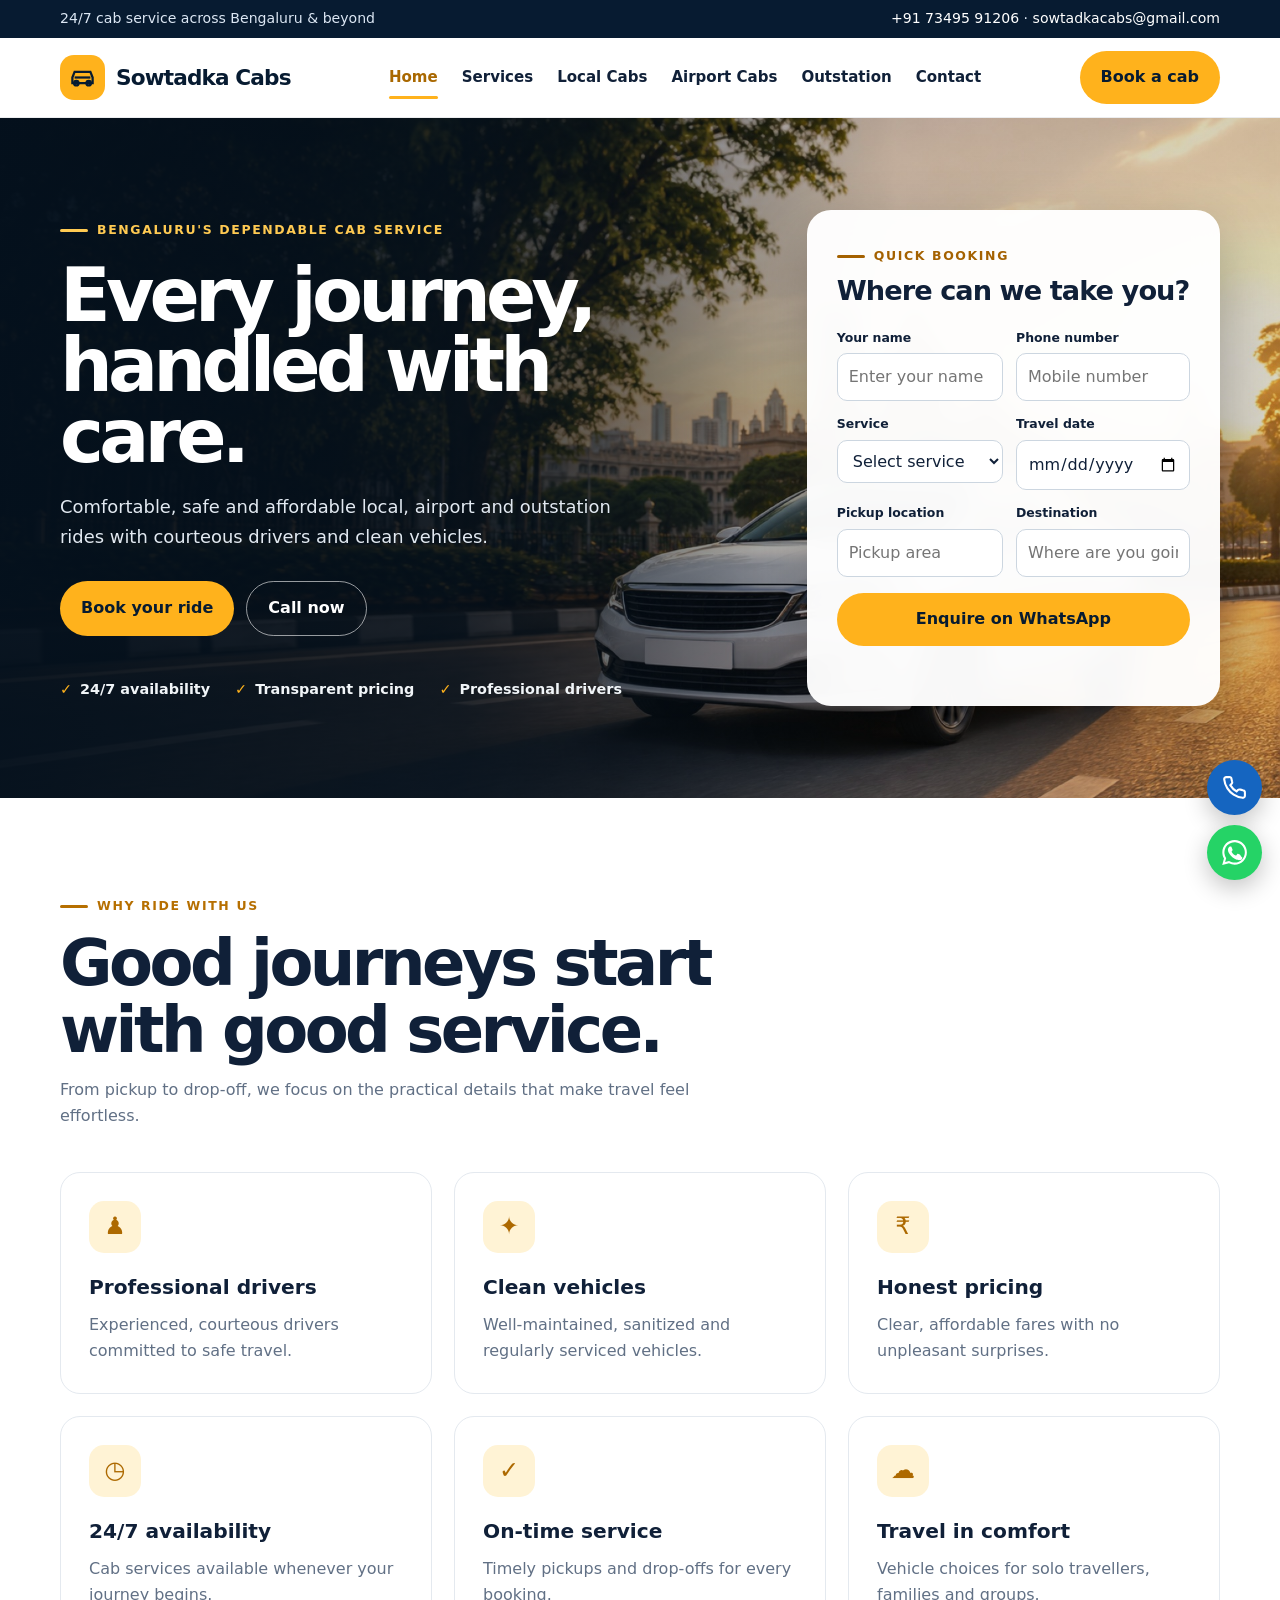
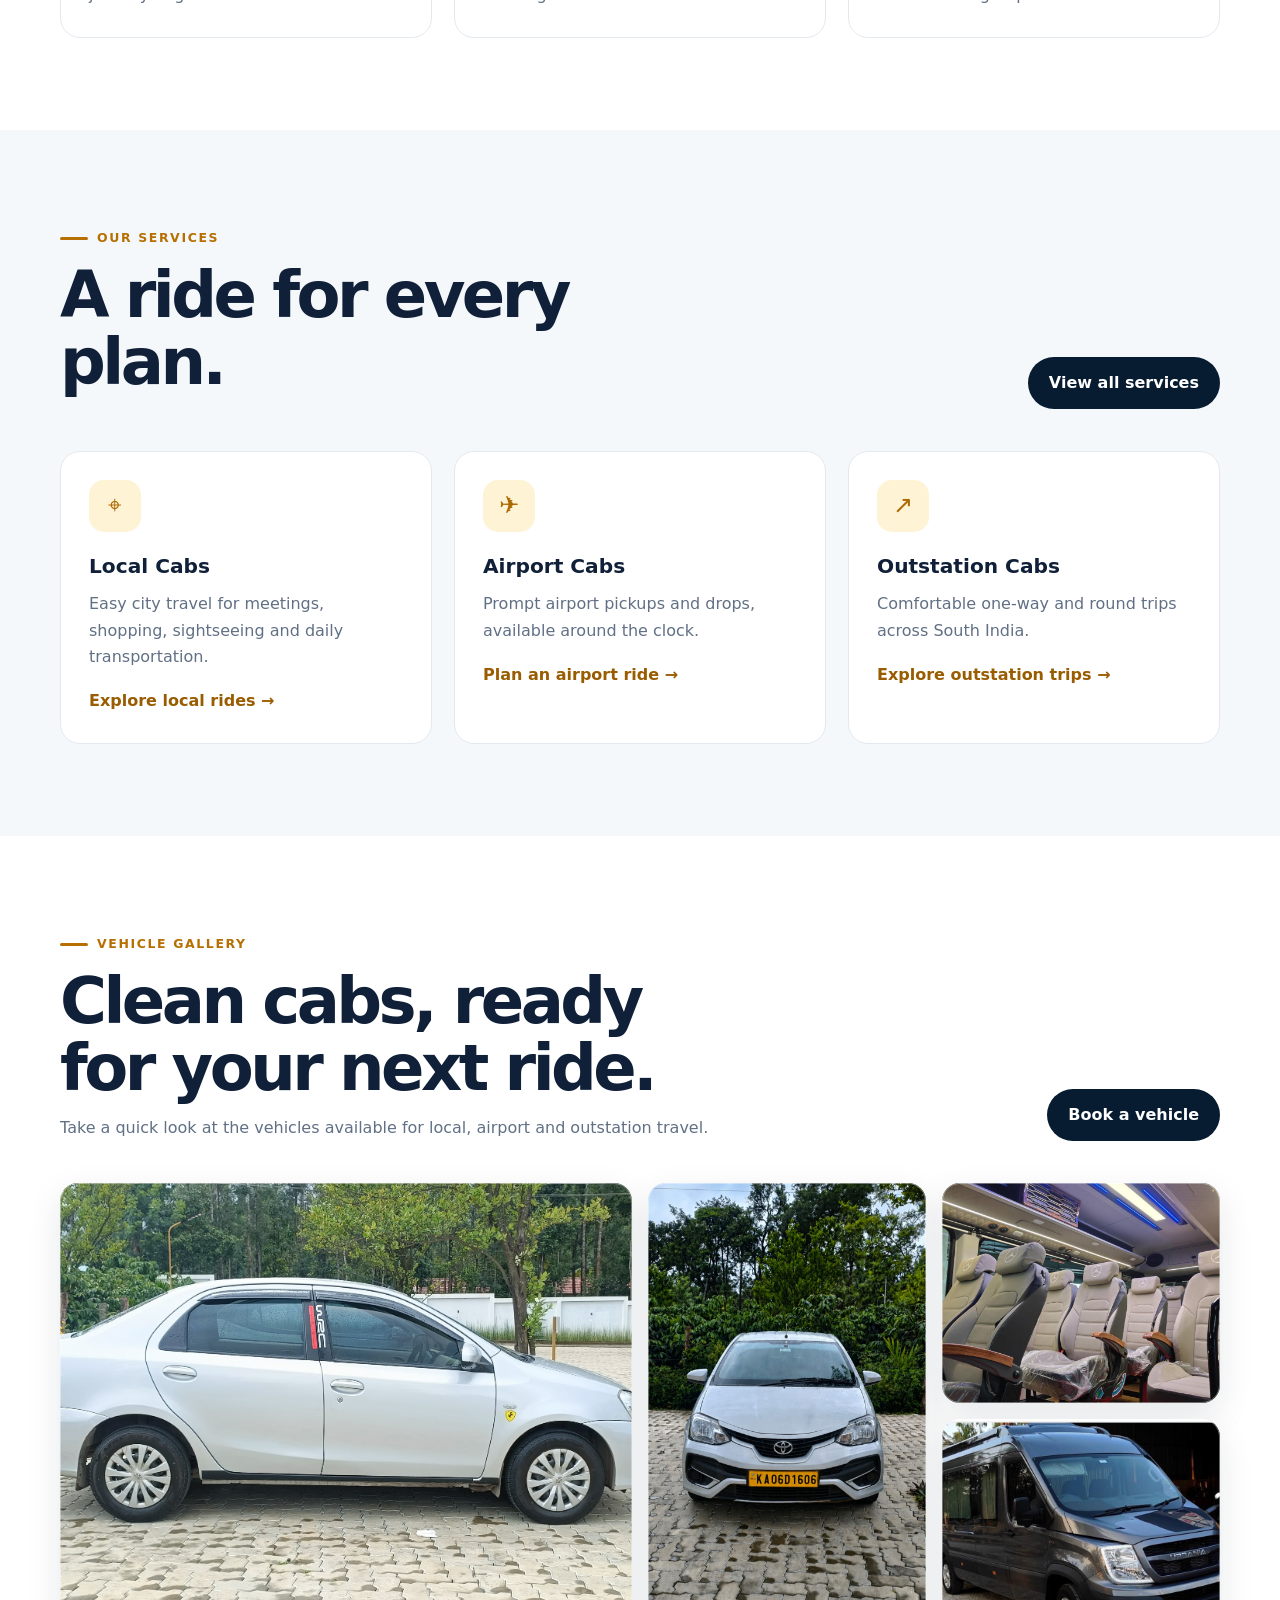
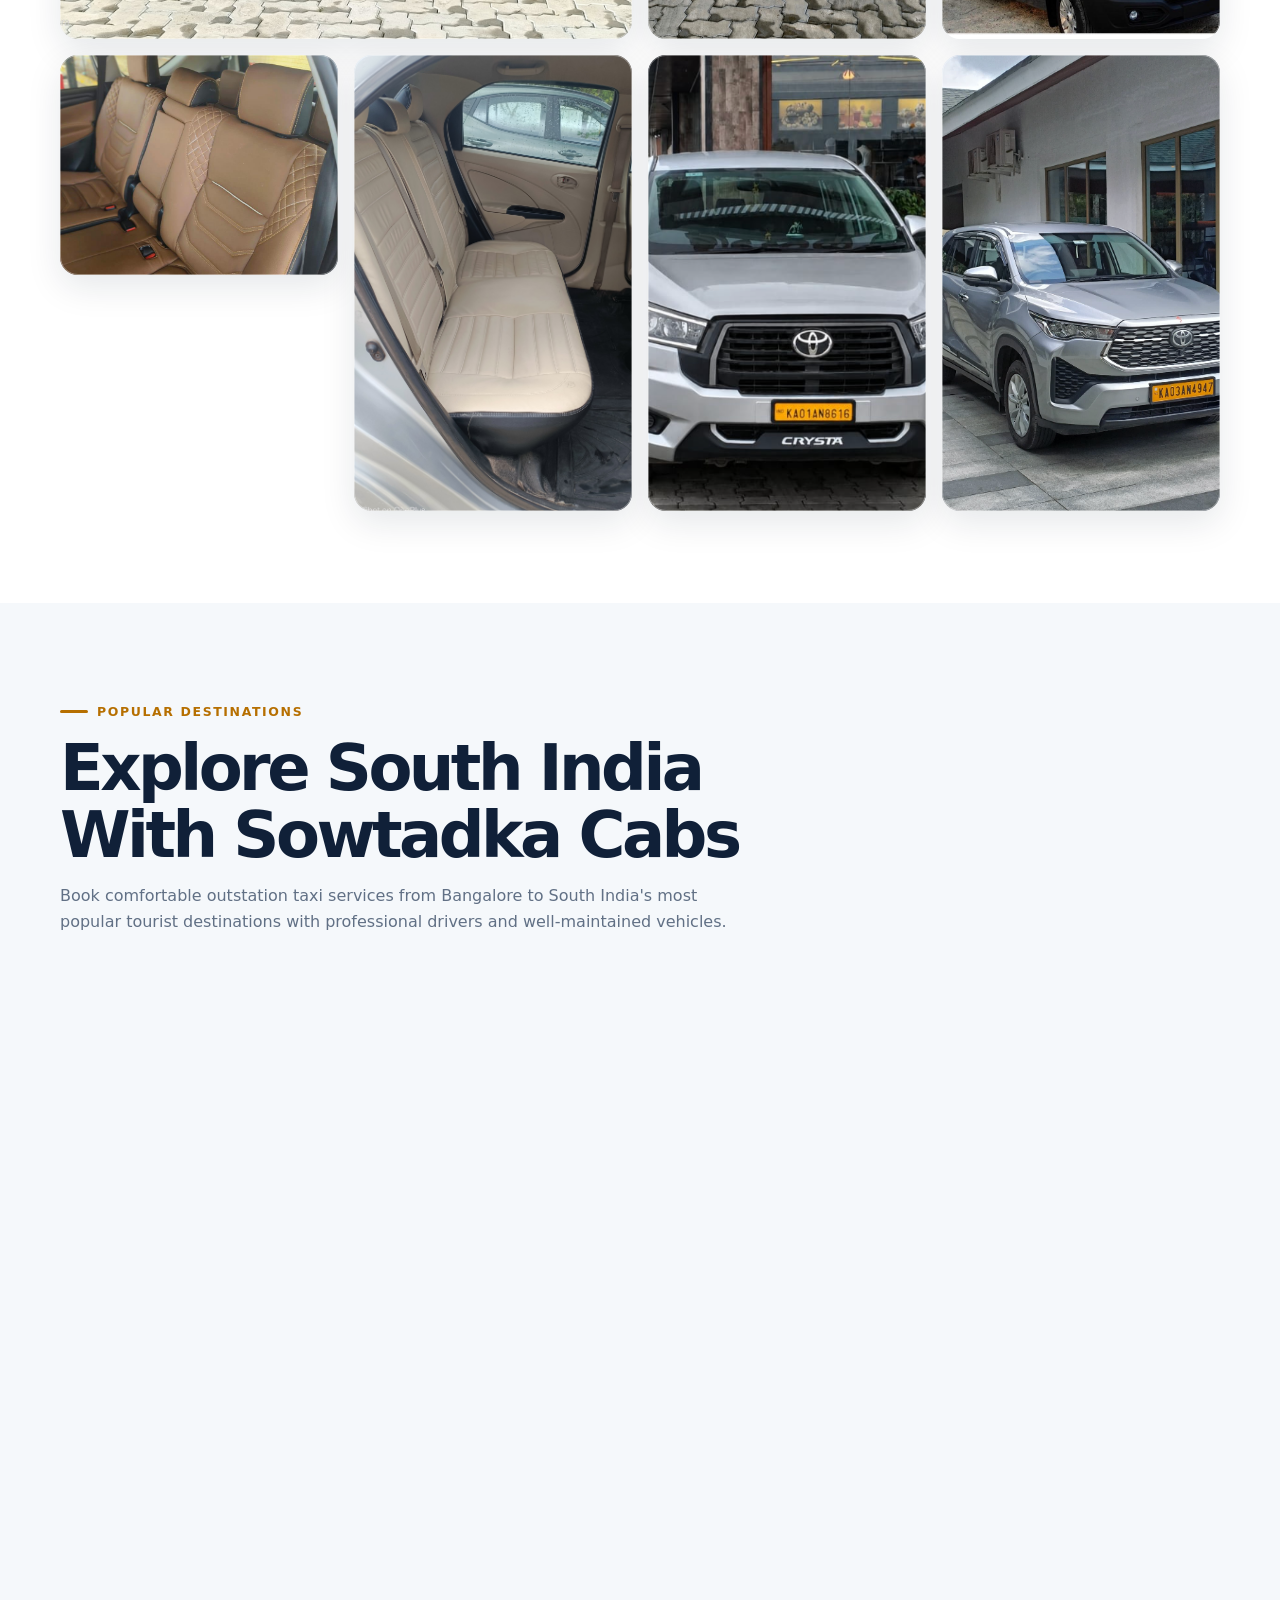
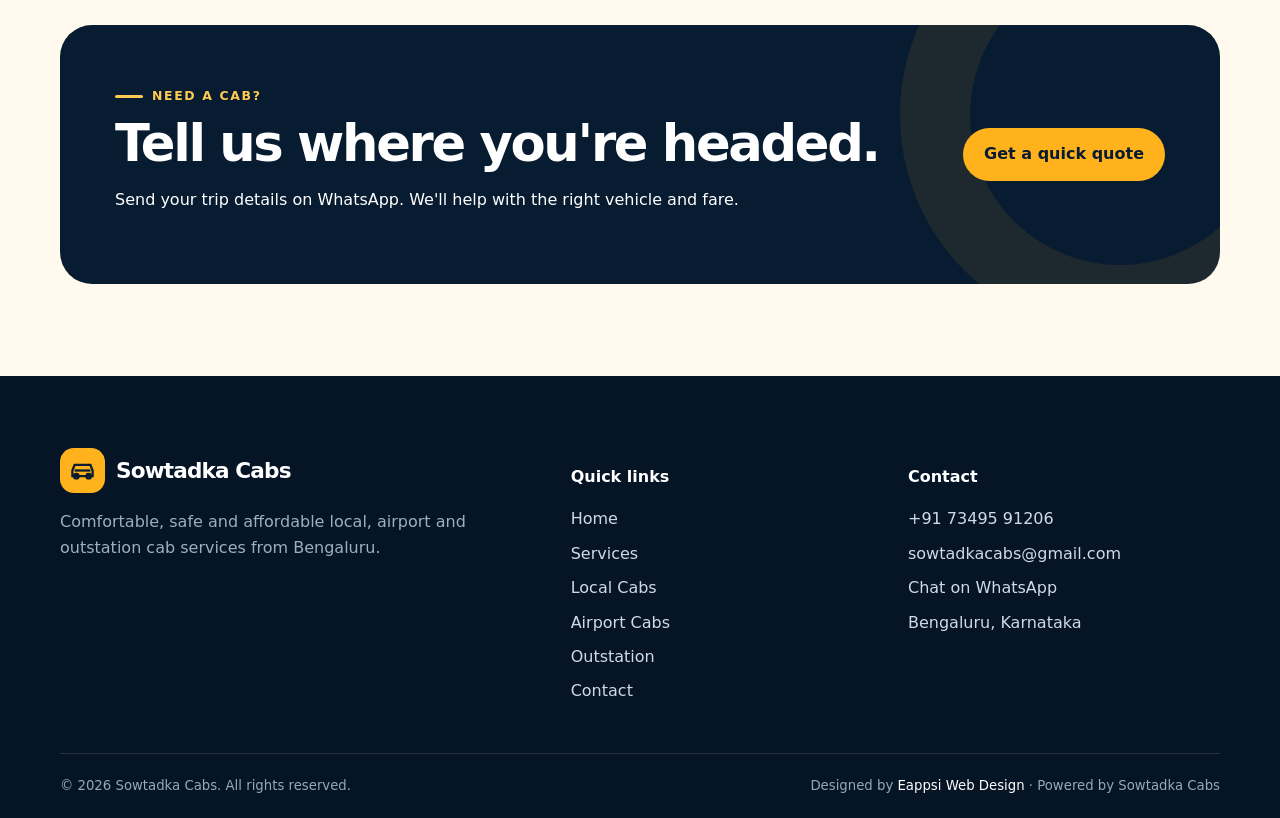
==== commit 96b54245: "few details" ====
--- a/index.html
+++ b/index.html
@@ -357,7 +357,9 @@
                     <h3>Udupi</h3>
 
                     <p>
-                        Famous Krishna Temple, Malpe Beach, St. Mary's Island and delicious coastal cuisine.
+                        Visit the famous Krishna Temple, relax at Malpe Beach, take a boat ride to St. Mary's Island,
+    experience thrilling scuba diving at Netrani Island (departing from Murudeshwar), and enjoy
+    delicious coastal cuisine.
                     </p>
 
                     <a href="#">Explore Trip →</a>
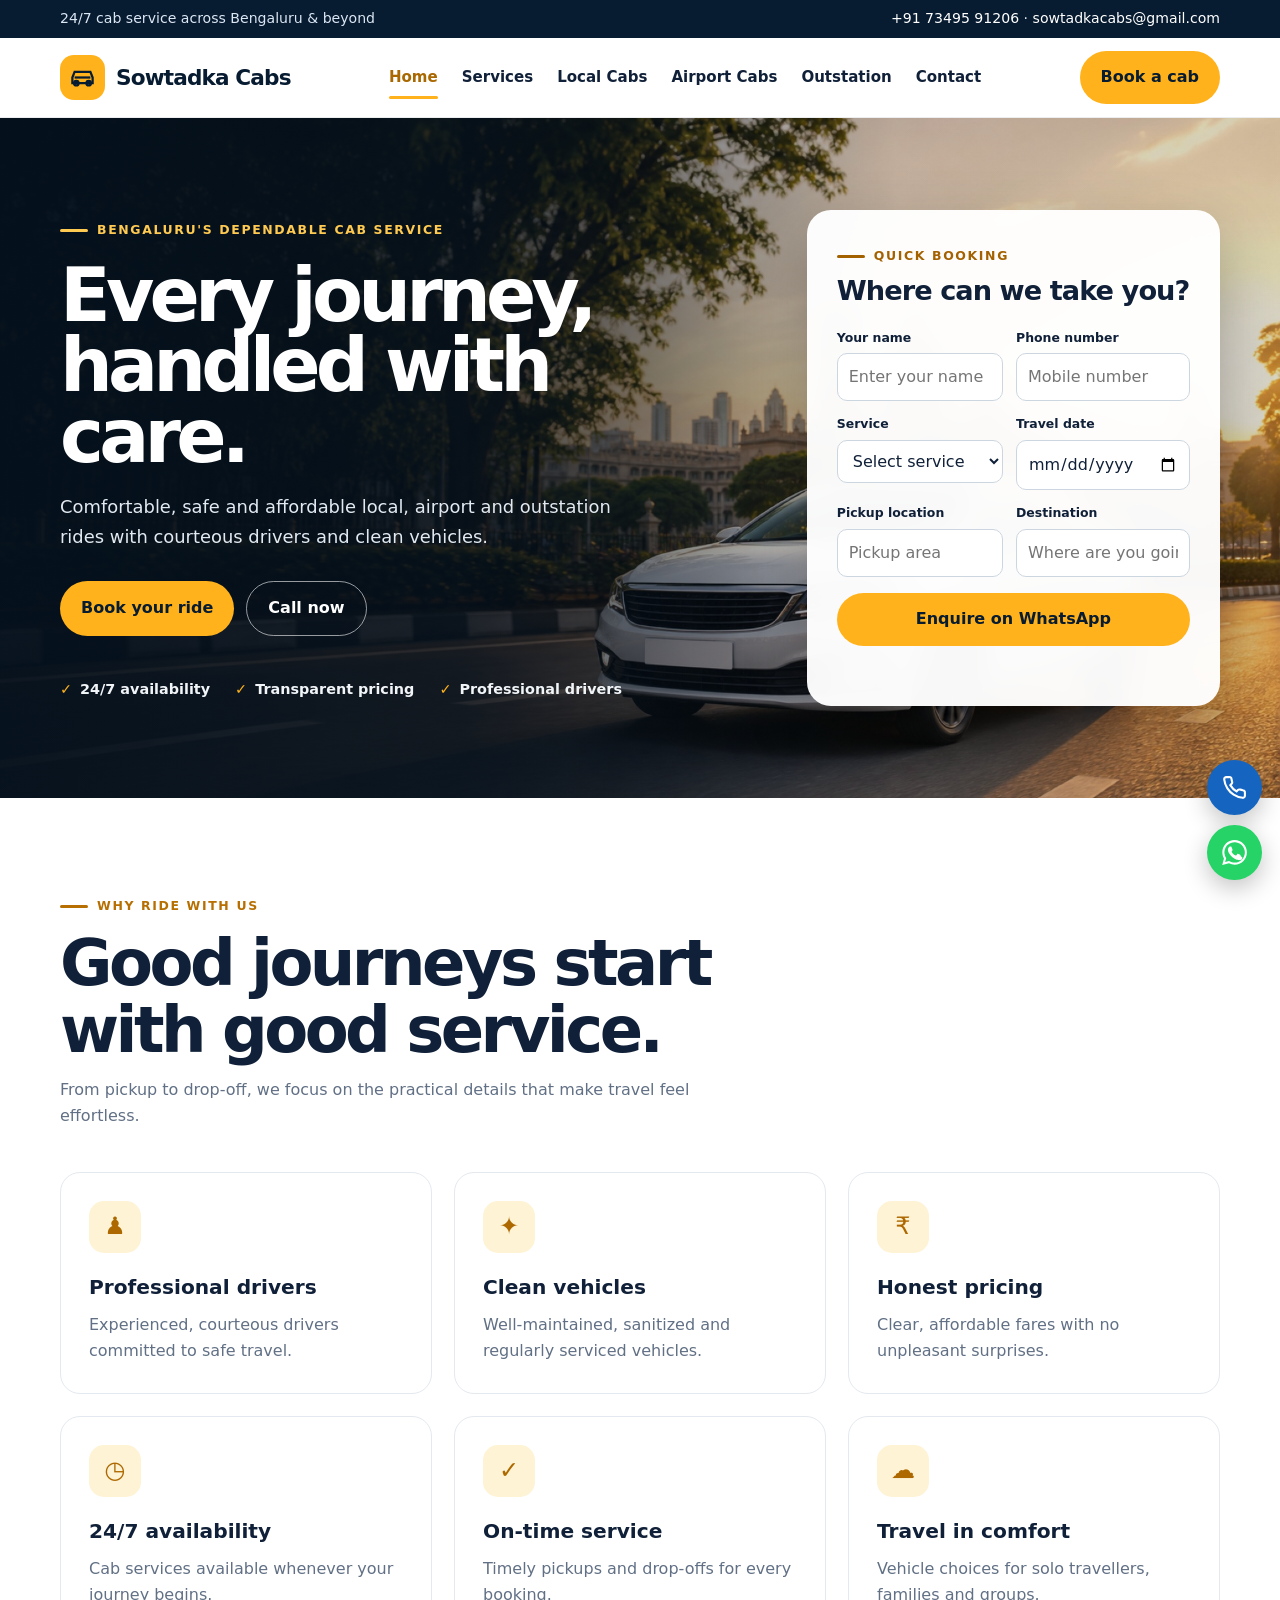
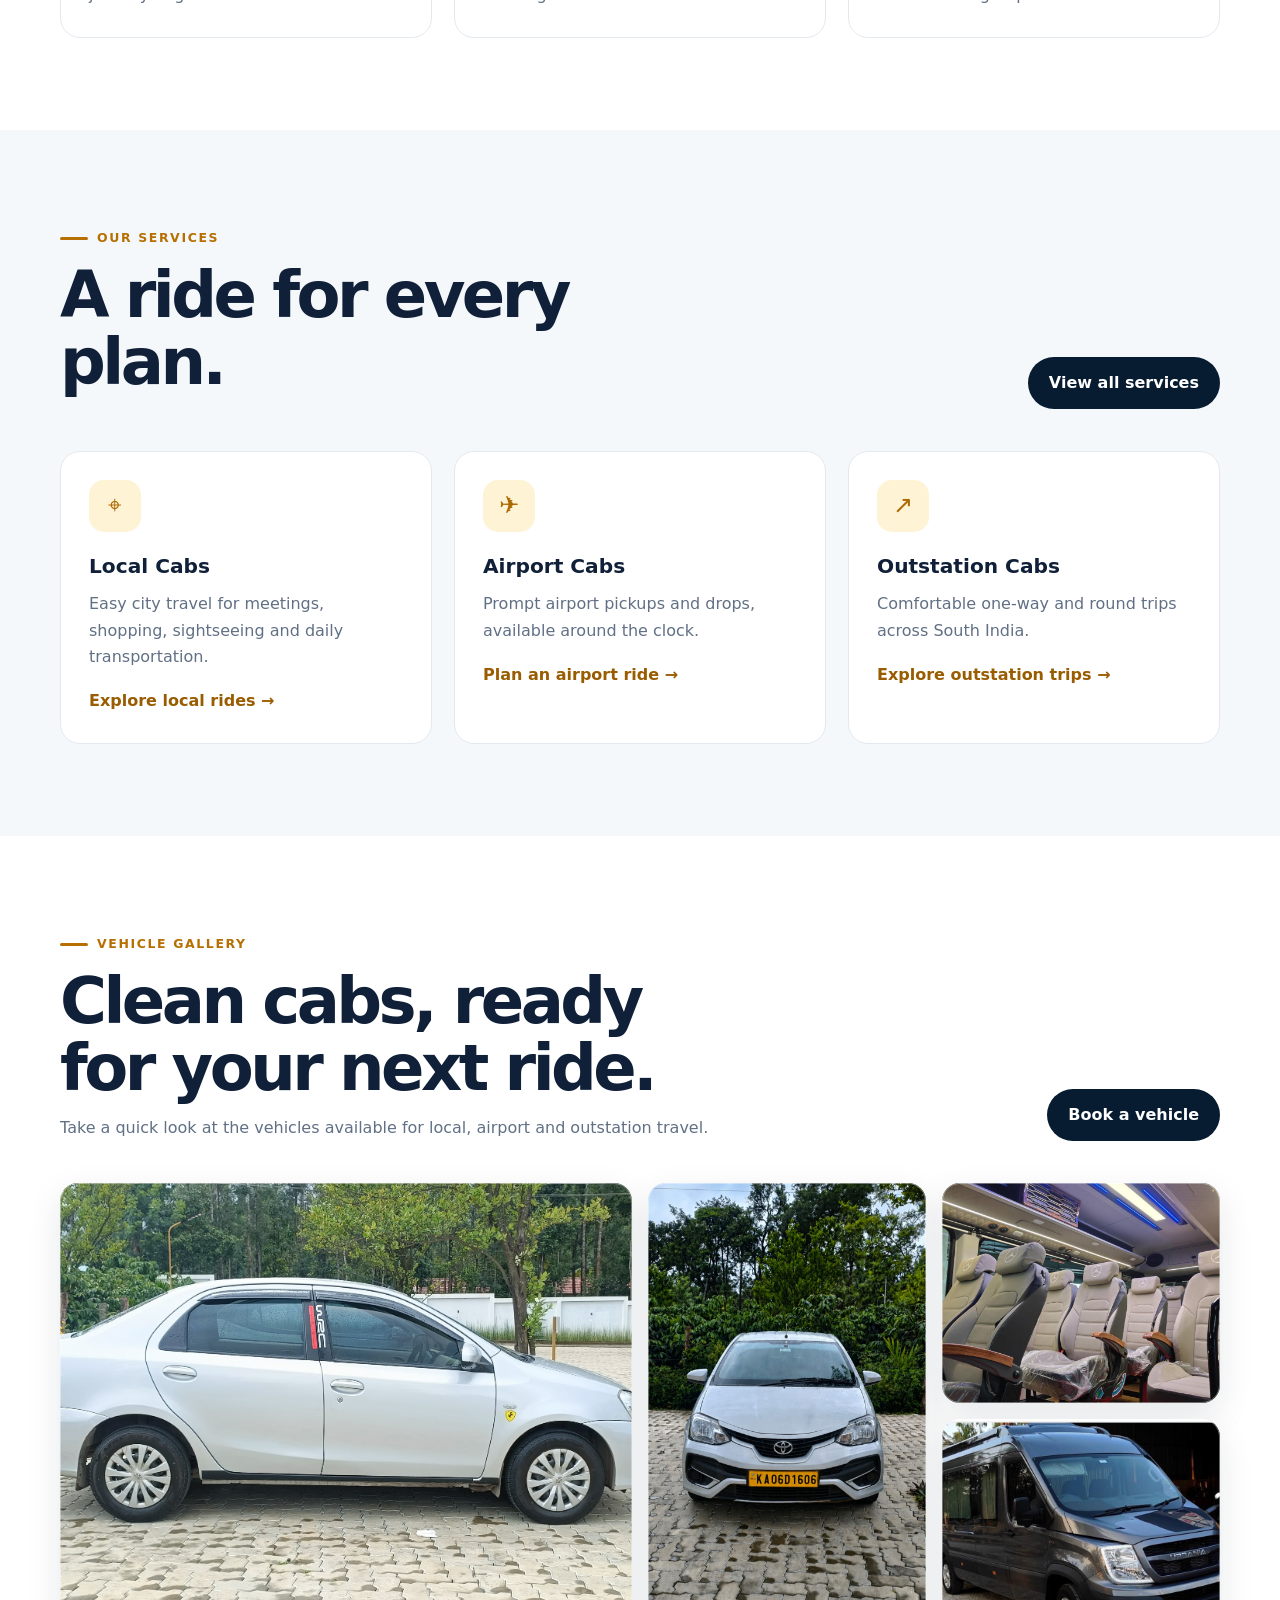
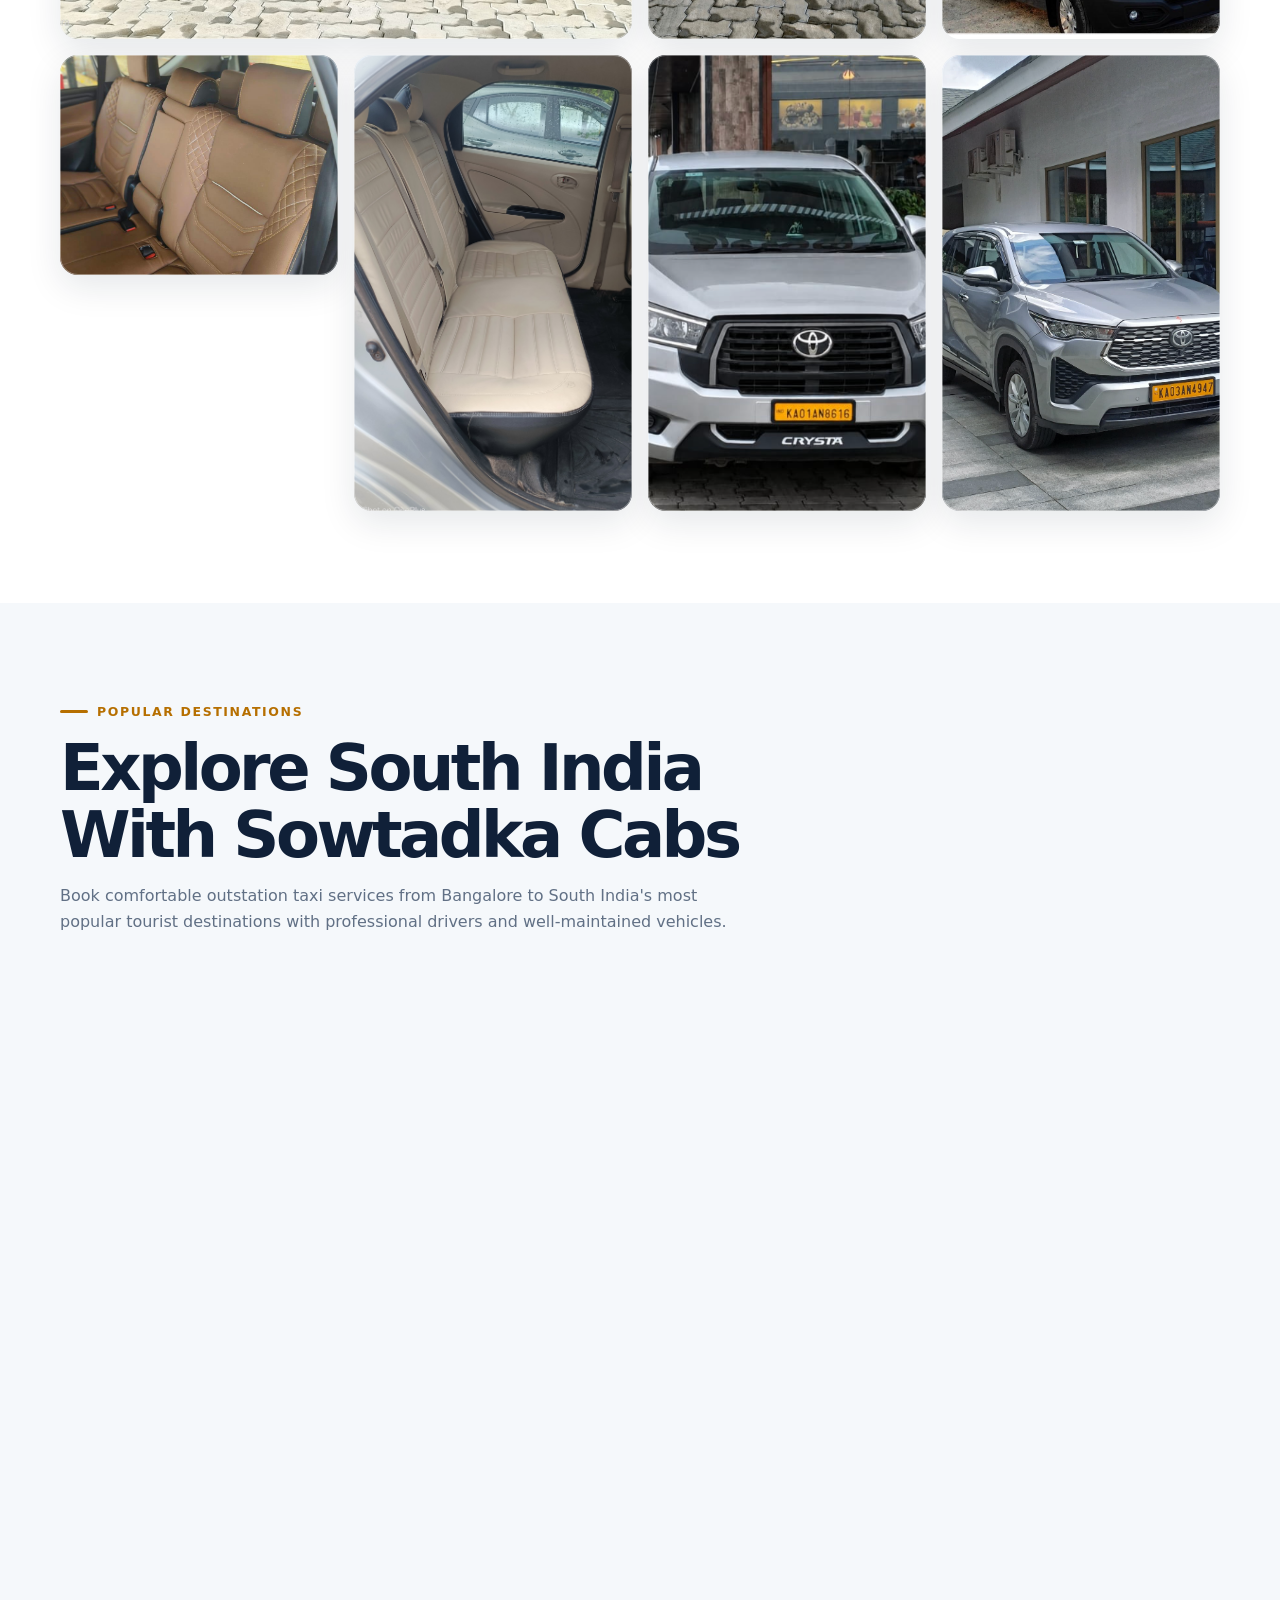
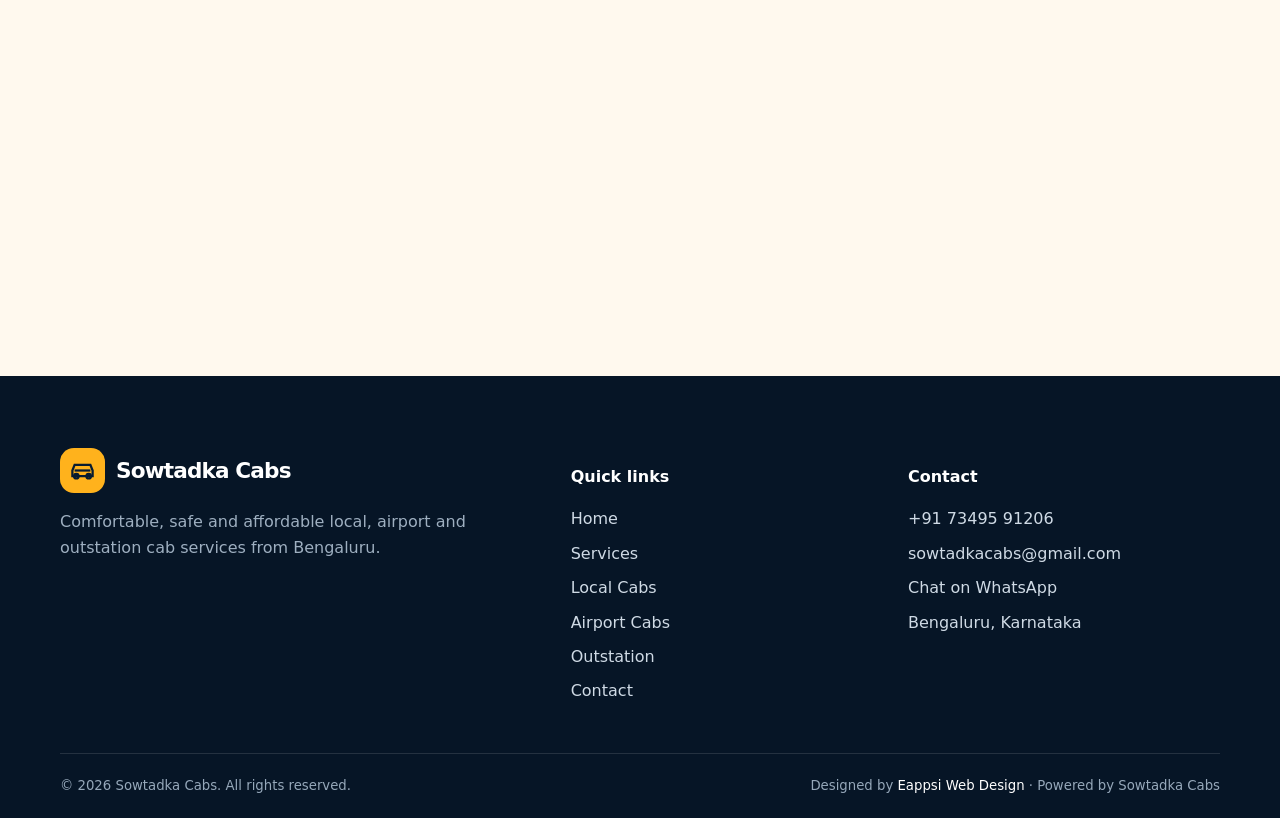
==== commit ffea9aff: "few details" ====
--- a/index.html
+++ b/index.html
@@ -100,6 +100,15 @@
 
 }
 </style>
+  <!-- Google tag (gtag.js) -->
+<script async src="https://www.googletagmanager.com/gtag/js?id=AW-18270689864"></script>
+<script>
+  window.dataLayer = window.dataLayer || [];
+  function gtag(){dataLayer.push(arguments);}
+  gtag('js', new Date());
+
+  gtag('config', 'AW-18270689864');
+</script>
 </head>
 <body>
 <header data-header>
@@ -435,7 +444,7 @@
 </main>
 <div data-footer>
 </div>
-<script src="assets/app.js">
+<script src="assets/app.js?v=20260627">
 </script>
 </body>
 </html>
